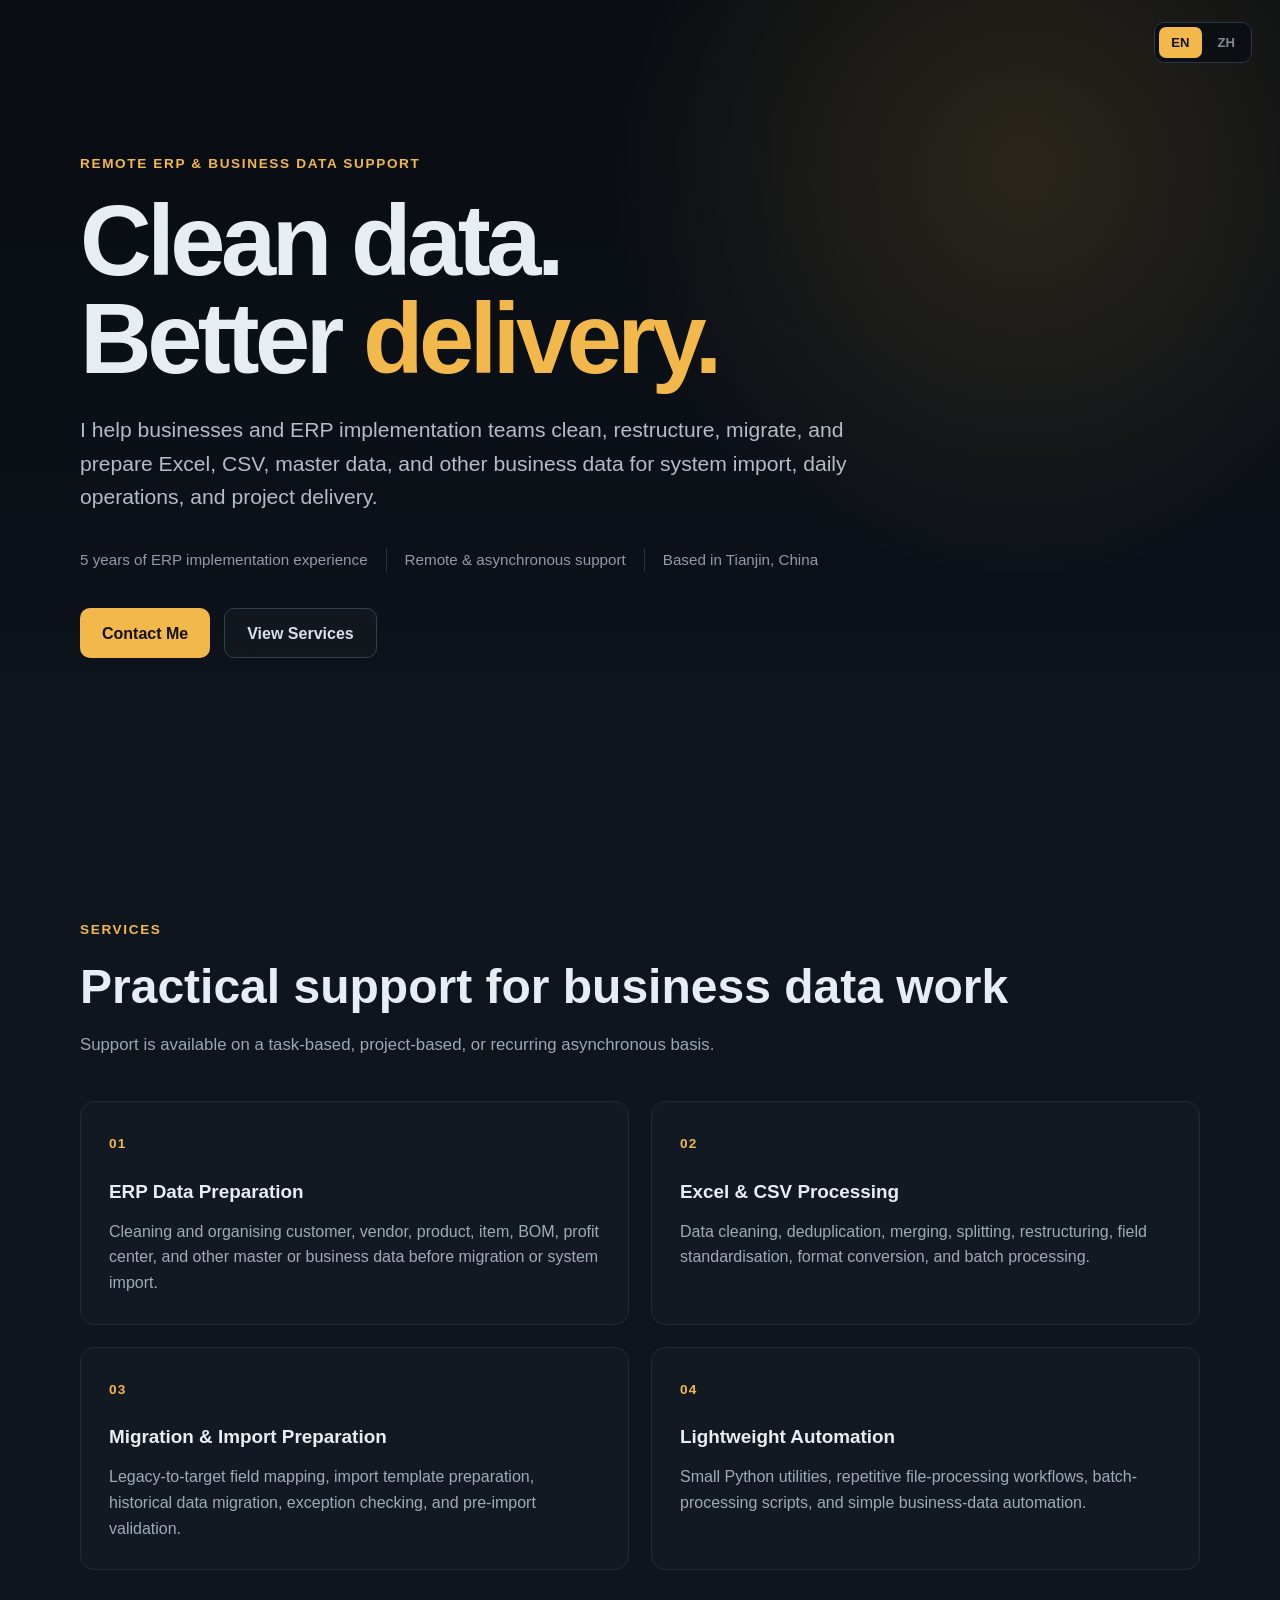
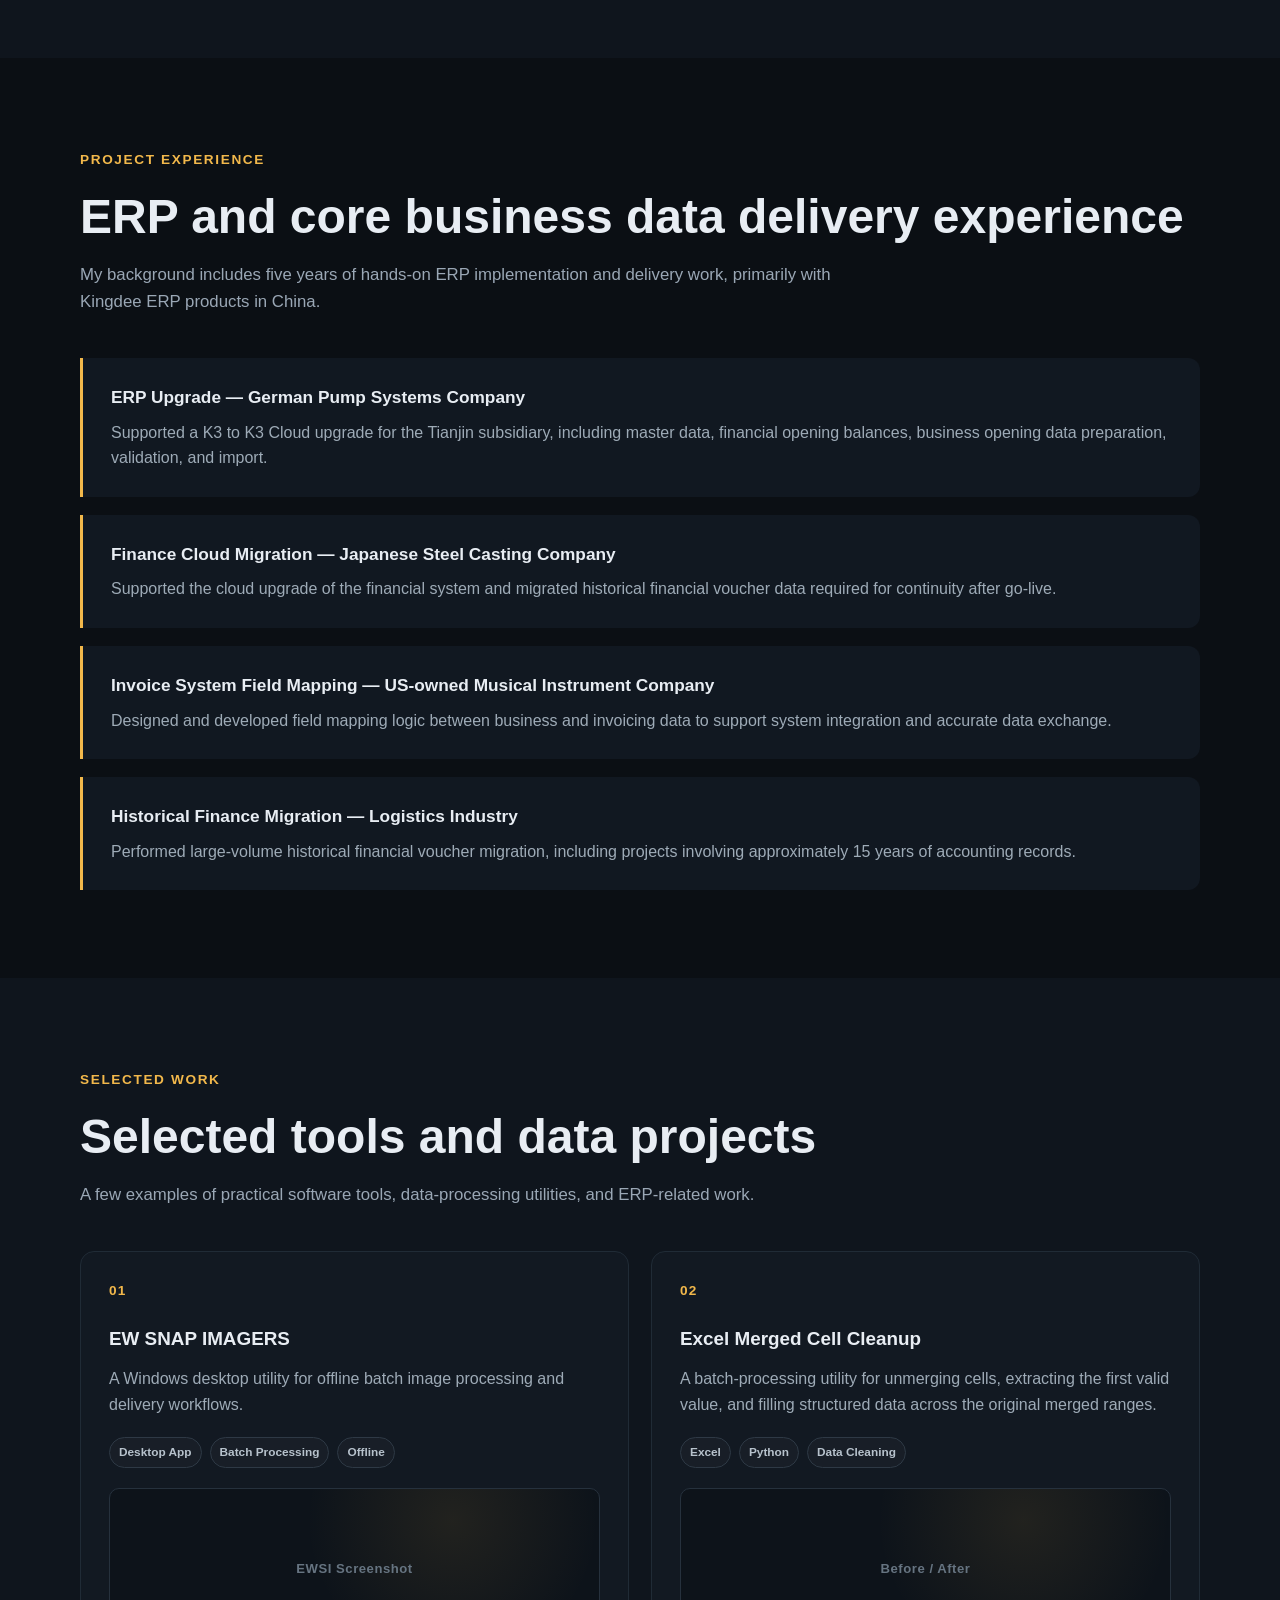
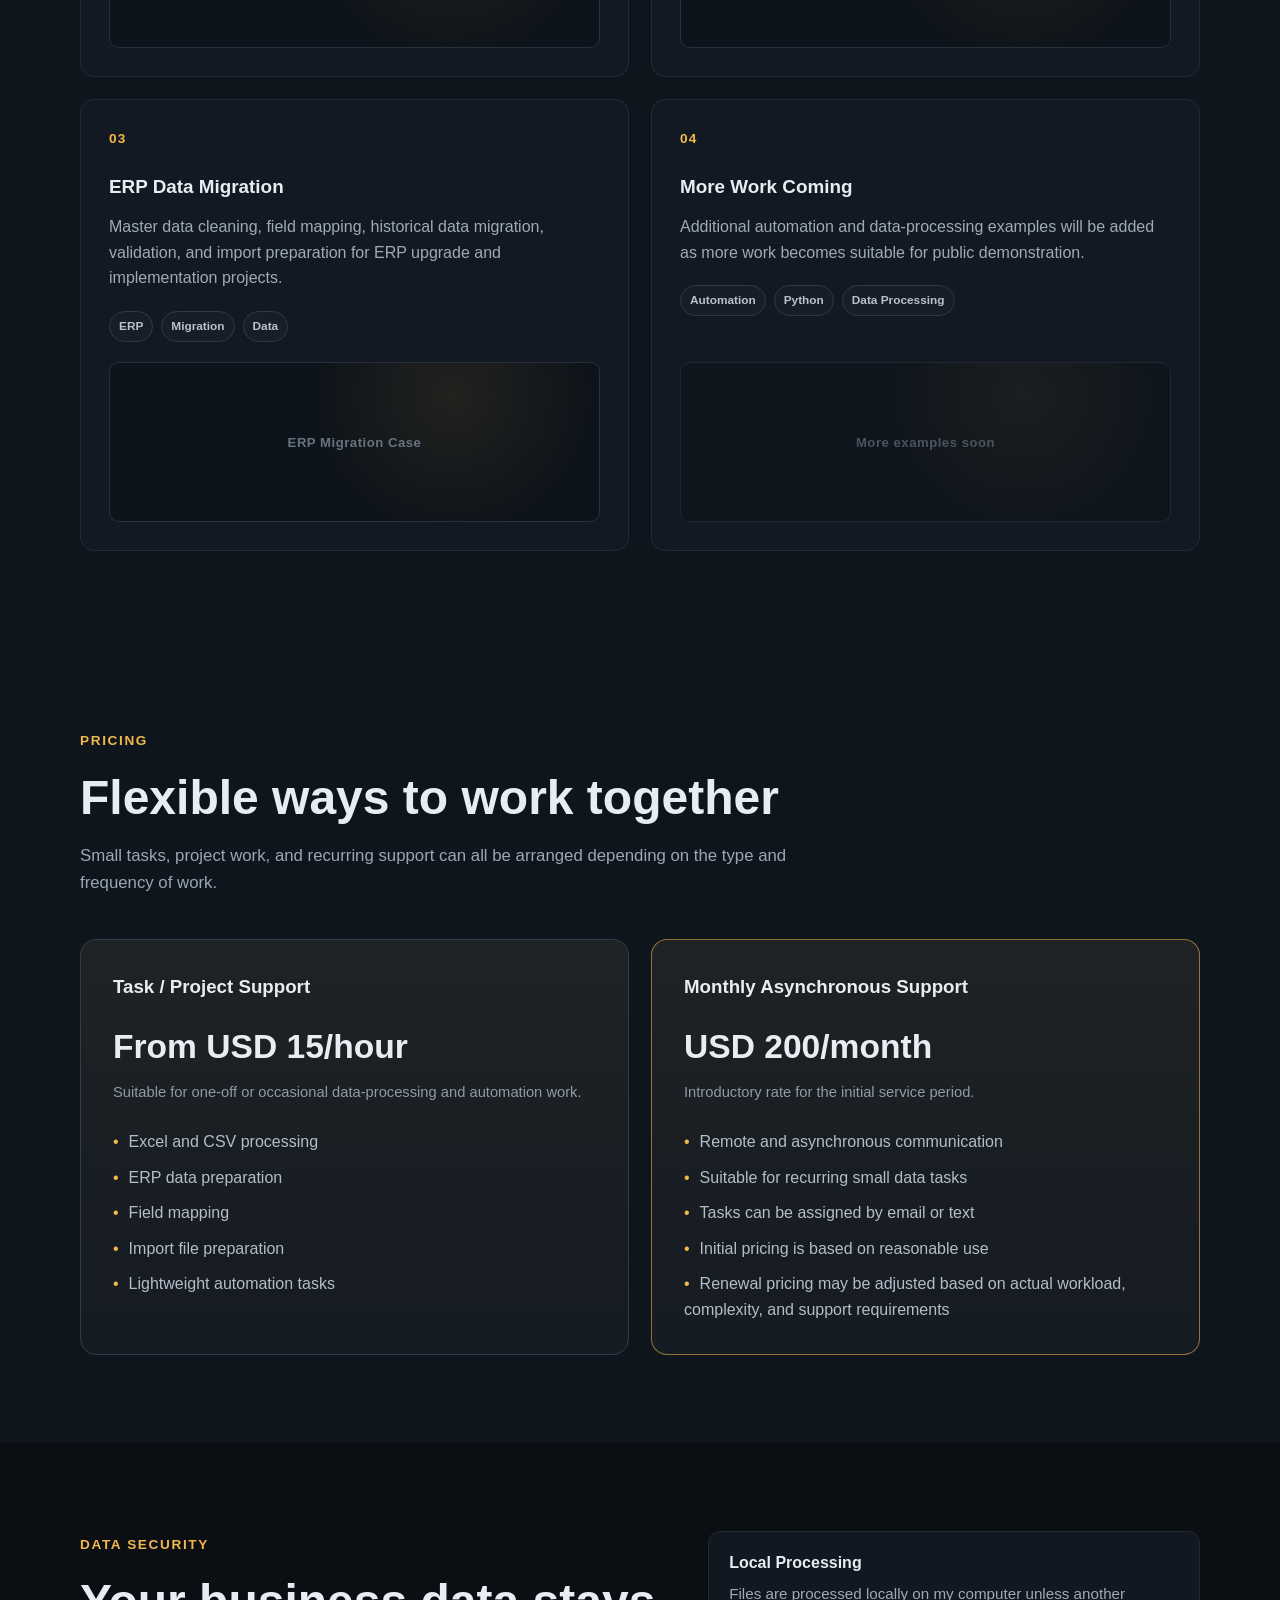
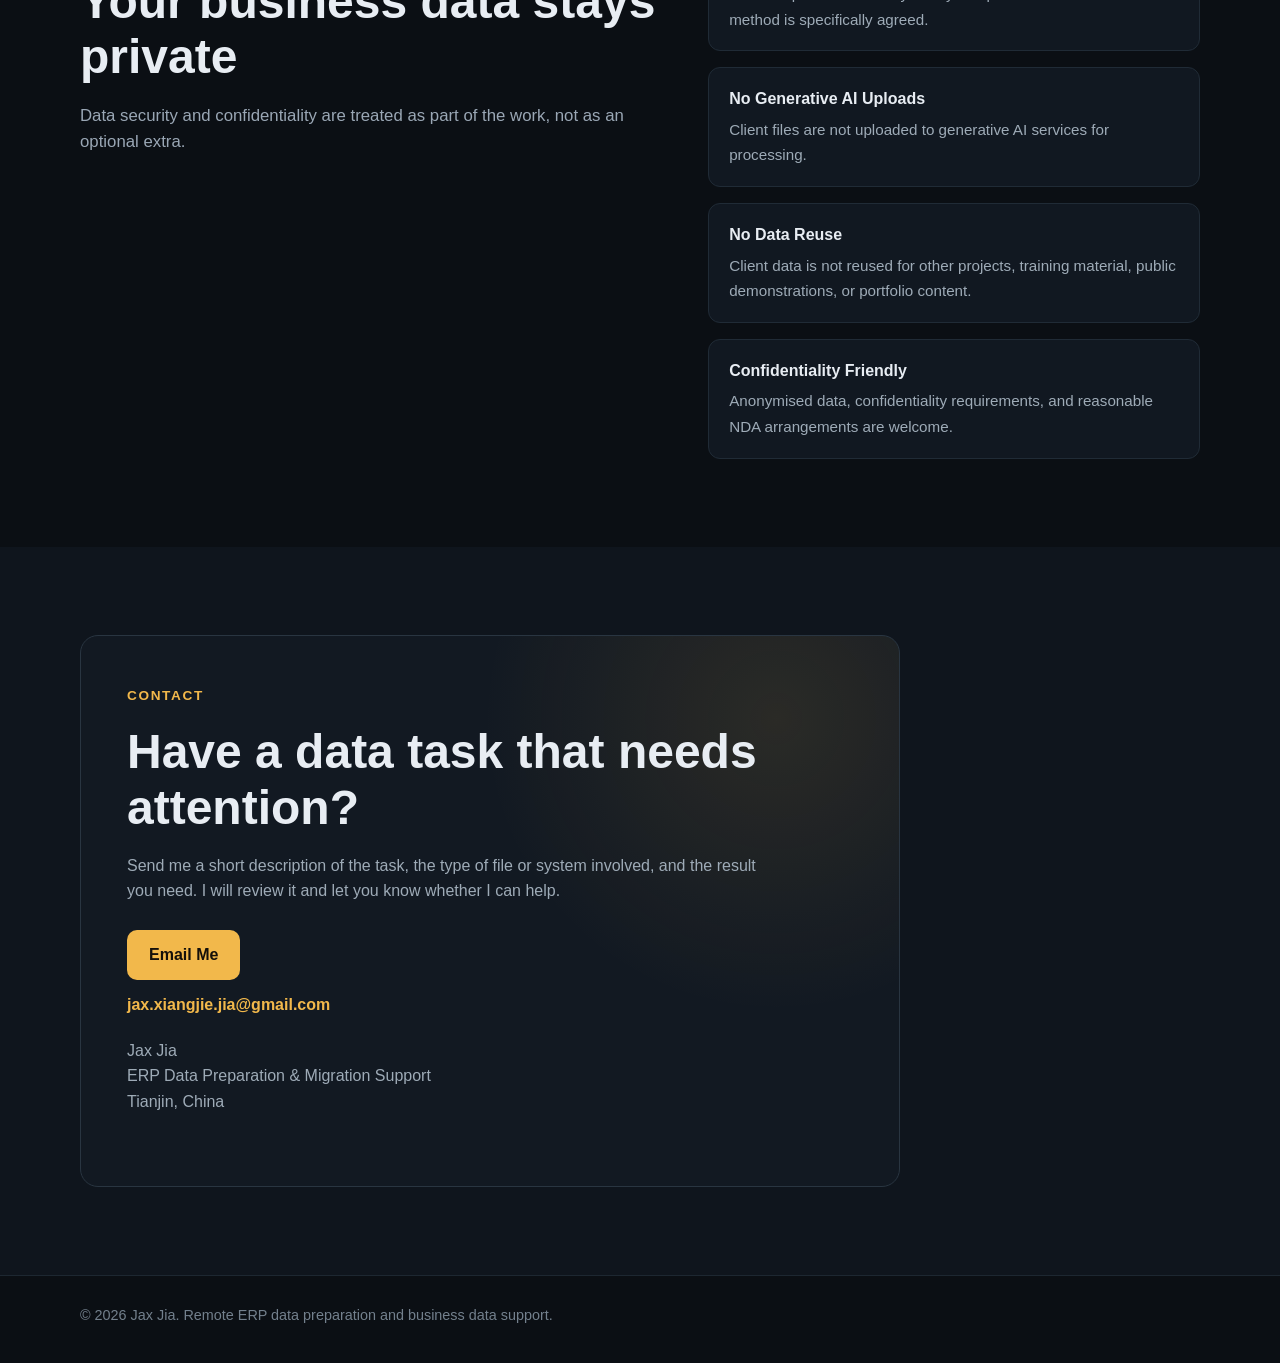
==== index.html @ fd983e40 "index.html" ====
<!DOCTYPE html>
<html lang="en">
<head>
  <meta charset="UTF-8" />
  <meta name="viewport" content="width=device-width, initial-scale=1.0" />

  <title>Jax Jia | ERP Data Preparation & Remote Data Support</title>

  <meta
    name="description"
    content="Remote ERP data preparation, Excel and CSV processing, data migration, import preparation, field mapping, and lightweight automation support."
  />

  <style>
    * {
      box-sizing: border-box;
      margin: 0;
      padding: 0;
    }

    html {
      scroll-behavior: smooth;
    }

    body {
      font-family:
        -apple-system,
        BlinkMacSystemFont,
        "Segoe UI",
        Roboto,
        Helvetica,
        Arial,
        "Microsoft YaHei",
        sans-serif;

      background: #0b0f14;
      color: #e8edf3;
      line-height: 1.6;
    }

    a {
      color: inherit;
      text-decoration: none;
    }

    .container {
      width: min(1120px, calc(100% - 40px));
      margin: 0 auto;
    }

    .section {
      padding: 88px 0;
    }

    .section-dark {
      background: #0f151d;
    }

    .section-title {
      font-size: clamp(2rem, 4vw, 3rem);
      line-height: 1.15;
      margin-bottom: 18px;
    }

    .section-subtitle {
      max-width: 760px;
      color: #9aa7b5;
      font-size: 1.05rem;
      margin-bottom: 42px;
    }

    .eyebrow {
      display: inline-block;
      margin-bottom: 18px;
      color: #f2b84b;
      font-size: 0.85rem;
      font-weight: 700;
      letter-spacing: 0.12em;
      text-transform: uppercase;
    }

    /* =========================
       Language Switch
    ========================= */

    .language-switch {
      position: fixed;
      top: 22px;
      right: 28px;
      z-index: 999;

      display: flex;
      align-items: center;
      gap: 4px;

      padding: 4px;

      border: 1px solid #2b3743;
      border-radius: 10px;

      background: rgba(11, 15, 20, 0.88);
      backdrop-filter: blur(12px);
    }

    .lang-button {
      border: 0;
      background: transparent;
      color: #7f8b97;

      padding: 8px 12px;
      border-radius: 7px;

      font-size: 0.82rem;
      font-weight: 700;

      cursor: pointer;

      transition:
        background 0.2s ease,
        color 0.2s ease;
    }

    .lang-button:hover {
      color: #ffffff;
    }

    .lang-button.active {
      background: #f2b84b;
      color: #15100a;
    }

    /* =========================
       Hero
    ========================= */

    .hero {
      min-height: 92vh;
      display: flex;
      align-items: center;
      position: relative;
      overflow: hidden;

      background:
        radial-gradient(
          circle at 80% 20%,
          rgba(242, 184, 75, 0.14),
          transparent 34%
        ),
        linear-gradient(
          180deg,
          #090d12 0%,
          #0b1017 55%,
          #0f151d 100%
        );
    }

    .hero::after {
      content: "";
      position: absolute;
      inset: auto 0 0 0;
      height: 180px;

      background: linear-gradient(
        180deg,
        rgba(15, 21, 29, 0),
        #0f151d
      );

      pointer-events: none;
    }

    .hero-content {
      position: relative;
      z-index: 1;
      max-width: 880px;
      padding: 100px 0 120px;
    }

    .hero h1 {
      font-size: clamp(3rem, 8vw, 6.2rem);
      line-height: 0.98;
      letter-spacing: -0.045em;
      margin-bottom: 26px;
    }

    .hero h1 span {
      color: #f2b84b;
    }

    .hero-lead {
      max-width: 780px;
      color: #b2bdc8;
      font-size: clamp(1.08rem, 2vw, 1.32rem);
      margin-bottom: 34px;
    }

    .hero-meta {
      display: flex;
      flex-wrap: wrap;
      gap: 12px 18px;
      margin-bottom: 36px;
      color: #8f9ba7;
      font-size: 0.95rem;
    }

    .hero-meta span {
      padding-right: 18px;
      border-right: 1px solid #26313d;
    }

    .hero-meta span:last-child {
      border-right: 0;
      padding-right: 0;
    }

    /* =========================
       Buttons
    ========================= */

    .button-row {
      display: flex;
      flex-wrap: wrap;
      gap: 14px;
    }

    .button {
      display: inline-flex;
      align-items: center;
      justify-content: center;

      min-height: 50px;
      padding: 0 22px;

      border-radius: 10px;

      font-weight: 700;

      transition:
        transform 0.2s ease,
        background 0.2s ease,
        border-color 0.2s ease;
    }

    .button-primary {
      background: #f2b84b;
      color: #15100a;
    }

    .button-primary:hover {
      transform: translateY(-1px);
      background: #ffc95d;
    }

    .button-secondary {
      border: 1px solid #33404d;
      color: #d9e1e8;
      background: rgba(255, 255, 255, 0.02);
    }

    .button-secondary:hover {
      border-color: #5b6977;
      background: rgba(255, 255, 255, 0.045);
    }

    /* =========================
       Cards
    ========================= */

    .grid {
      display: grid;
      gap: 22px;
    }

    .grid-2 {
      grid-template-columns: repeat(2, minmax(0, 1fr));
    }

    .card {
      border: 1px solid #202b36;
      background: #121922;

      border-radius: 14px;
      padding: 28px;
    }

    .card h3 {
      font-size: 1.18rem;
      margin-bottom: 12px;
    }

    .card p {
      color: #9eabb7;
    }

    .service-card {
      min-height: 220px;
    }

    .service-number {
      display: inline-block;
      margin-bottom: 22px;

      color: #f2b84b;

      font-size: 0.85rem;
      font-weight: 700;
      letter-spacing: 0.08em;
    }

    /* =========================
       Experience
    ========================= */

    .experience-list {
      display: grid;
      gap: 18px;
    }

    .experience-item {
      padding: 26px 28px;

      border-left: 3px solid #f2b84b;
      background: #111821;

      border-radius: 0 12px 12px 0;
    }

    .experience-item h3 {
      margin-bottom: 8px;
      font-size: 1.08rem;
    }

    .experience-item p {
      color: #9eabb7;
    }

    /* =========================
       Pricing
    ========================= */

    .pricing-card {
      border: 1px solid #313d49;

      background:
        linear-gradient(
          180deg,
          rgba(242, 184, 75, 0.06),
          rgba(242, 184, 75, 0.01)
        ),
        #121922;

      border-radius: 16px;
      padding: 32px;
    }

    .pricing-card.featured {
      border-color: rgba(242, 184, 75, 0.55);
    }

    .price {
      margin: 18px 0 8px;
      font-size: 2.1rem;
      font-weight: 800;
    }

    .price-note {
      color: #8f9ba7;
      font-size: 0.92rem;
      margin-bottom: 24px;
    }

    .pricing-list {
      list-style: none;
      display: grid;
      gap: 10px;

      color: #b3bec8;
    }

    .pricing-list li::before {
      content: "•";
      color: #f2b84b;
      margin-right: 10px;
    }

    /* =========================
       Security
    ========================= */

    .security-box {
      display: grid;
      grid-template-columns: 1.2fr 1fr;
      gap: 38px;
      align-items: start;
    }

    .security-list {
      display: grid;
      gap: 16px;
    }

    .security-item {
      padding: 18px 20px;

      border: 1px solid #202b36;
      background: #111821;

      border-radius: 12px;
    }

    .security-item strong {
      display: block;
      margin-bottom: 5px;
    }

    .security-item span {
      color: #9eabb7;
      font-size: 0.95rem;
    }

    /* =========================
       Contact
    ========================= */

    .contact-box {
      max-width: 820px;

      padding: 46px;

      border: 1px solid #293541;
      border-radius: 18px;

      background:
        radial-gradient(
          circle at 85% 15%,
          rgba(242, 184, 75, 0.11),
          transparent 35%
        ),
        #121922;
    }

    .contact-box p {
      color: #9eabb7;
      margin: 16px 0 26px;
      max-width: 640px;
    }

    .contact-email {
      display: inline-block;
      margin-top: 12px;

      color: #f2b84b;
      font-weight: 700;

      word-break: break-all;
    }

    /* =========================
       Footer
    ========================= */

    footer {
      padding: 28px 0 36px;

      border-top: 1px solid #1d2731;

      color: #73808d;
      font-size: 0.9rem;
    }

    /* =========================
       Mobile
    ========================= */

    @media (max-width: 820px) {

      .grid-2,
      .security-box {
        grid-template-columns: 1fr;
      }

      .section {
        padding: 68px 0;
      }

      .hero {
        min-height: auto;
      }

      .hero-content {
        padding: 100px 0 105px;
      }

      .hero-meta {
        display: grid;
        gap: 8px;
      }

      .hero-meta span {
        border-right: 0;
        padding-right: 0;
      }

      .contact-box {
        padding: 30px;
      }

      .language-switch {
        top: 14px;
        right: 14px;
      }
    }
        /* =========================
   Selected Work / Portfolio
========================= */

    .portfolio-card {
    display: flex;
    flex-direction: column;
    min-height: 390px;
    }

    .portfolio-card h3 {
    margin-bottom: 12px;
    }

    .portfolio-card p {
    color: #9eabb7;
    }

    .portfolio-tags {
    display: flex;
    flex-wrap: wrap;
    gap: 8px;

    margin-top: 20px;
    margin-bottom: 20px;
    }

    .portfolio-tags span {
    padding: 5px 9px;

    border: 1px solid #2e3945;
    border-radius: 999px;

    background: rgba(255, 255, 255, 0.025);

    color: #b7c2cc;

    font-size: 0.74rem;
    font-weight: 700;
    }

    .portfolio-preview {
    margin-top: auto;
    min-height: 160px;

    display: flex;
    align-items: center;
    justify-content: center;

    overflow: hidden;

    border: 1px solid #26313d;
    border-radius: 10px;

    background:
        radial-gradient(
        circle at 70% 20%,
        rgba(242, 184, 75, 0.09),
        transparent 40%
        ),
        #0d131a;

    color: #667481;

    font-size: 0.82rem;
    font-weight: 700;
    letter-spacing: 0.04em;
    }

    .portfolio-preview img {
    display: block;

    width: 100%;
    height: 100%;

    object-fit: cover;
    }

    .portfolio-empty {
    opacity: 0.65;
    }

    @media (max-width: 820px) {
    .portfolio-card {
        min-height: auto;
    }

    .portfolio-preview {
        min-height: 150px;
    }
    }
  </style>
</head>

<body>

  <!-- Language Switch -->
  <div class="language-switch">

    <button
      id="lang-en"
      class="lang-button active"
      onclick="setLanguage('en')"
    >
      EN
    </button>

    <button
      id="lang-zh"
      class="lang-button"
      onclick="setLanguage('zh')"
    >
      ZH
    </button>

  </div>


  <!-- HERO -->
  <header class="hero">

    <div class="container">

      <div class="hero-content">

        <span
          class="eyebrow"
          data-i18n="heroEyebrow"
        >
          Remote ERP & Business Data Support
        </span>

        <h1 data-i18n-html="heroTitle">
          Clean data.<br />
          Better <span>delivery.</span>
        </h1>

        <p
          class="hero-lead"
          data-i18n="heroLead"
        >
          I help businesses and ERP implementation teams clean,
          restructure, migrate, and prepare Excel, CSV, master data,
          and other business data for system import, daily operations,
          and project delivery.
        </p>

        <div class="hero-meta">

          <span data-i18n="experience">
            5 years of ERP implementation experience
          </span>

          <span data-i18n="remote">
            Remote & asynchronous support
          </span>

          <span data-i18n="location">
            Based in Tianjin, China
          </span>

        </div>

        <div class="button-row">

          <a
            class="button button-primary"
            href="mailto:jax.xiangjie.jia@gmail.com"
            data-i18n="contactMe"
          >
            Contact Me
          </a>

          <a
            class="button button-secondary"
            href="#services"
            data-i18n="viewServices"
          >
            View Services
          </a>

        </div>

      </div>

    </div>

  </header>


  <!-- SERVICES -->
  <section
    id="services"
    class="section section-dark"
  >

    <div class="container">

      <span
        class="eyebrow"
        data-i18n="servicesEyebrow"
      >
        Services
      </span>

      <h2
        class="section-title"
        data-i18n="servicesTitle"
      >
        Practical support for business data work
      </h2>

      <p
        class="section-subtitle"
        data-i18n="servicesSubtitle"
      >
        Support is available on a task-based,
        project-based, or recurring asynchronous basis.
      </p>


      <div class="grid grid-2">

        <article class="card service-card">

          <span class="service-number">
            01
          </span>

          <h3 data-i18n="service1Title">
            ERP Data Preparation
          </h3>

          <p data-i18n="service1Text">
            Cleaning and organising customer, vendor,
            product, item, BOM, profit center, and other
            master or business data before migration or
            system import.
          </p>

        </article>


        <article class="card service-card">

          <span class="service-number">
            02
          </span>

          <h3 data-i18n="service2Title">
            Excel & CSV Processing
          </h3>

          <p data-i18n="service2Text">
            Data cleaning, deduplication, merging,
            splitting, restructuring, field standardisation,
            format conversion, and batch processing.
          </p>

        </article>


        <article class="card service-card">

          <span class="service-number">
            03
          </span>

          <h3 data-i18n="service3Title">
            Migration & Import Preparation
          </h3>

          <p data-i18n="service3Text">
            Legacy-to-target field mapping, import template
            preparation, historical data migration,
            exception checking, and pre-import validation.
          </p>

        </article>


        <article class="card service-card">

          <span class="service-number">
            04
          </span>

          <h3 data-i18n="service4Title">
            Lightweight Automation
          </h3>

          <p data-i18n="service4Text">
            Small Python utilities, repetitive
            file-processing workflows, batch-processing
            scripts, and simple business-data automation.
          </p>

        </article>

      </div>

    </div>

  </section>


  <!-- PROJECT EXPERIENCE -->
  <section class="section">

    <div class="container">

      <span
        class="eyebrow"
        data-i18n="projectEyebrow"
      >
        Project Experience
      </span>

      <h2
        class="section-title"
        data-i18n="projectTitle"
      >
        ERP and core business data delivery experience
      </h2>

      <p
        class="section-subtitle"
        data-i18n="projectSubtitle"
      >
        My background includes five years of hands-on ERP
        implementation and delivery work, primarily with
        Kingdee ERP products in China.
      </p>


      <div class="experience-list">

        <article class="experience-item">

          <h3 data-i18n="project1Title">
            ERP Upgrade — German Pump Systems Company
          </h3>

          <p data-i18n="project1Text">
            Supported a K3 to K3 Cloud upgrade for the
            Tianjin subsidiary, including master data,
            financial opening balances, business opening
            data preparation, validation, and import.
          </p>

        </article>


        <article class="experience-item">

          <h3 data-i18n="project2Title">
            Finance Cloud Migration — Japanese Steel Casting Company
          </h3>

          <p data-i18n="project2Text">
            Supported the cloud upgrade of the financial
            system and migrated historical financial voucher
            data required for continuity after go-live.
          </p>

        </article>


        <article class="experience-item">

          <h3 data-i18n="project3Title">
            Invoice System Field Mapping — US-owned Musical Instrument Company
          </h3>

          <p data-i18n="project3Text">
            Designed and developed field mapping logic
            between business and invoicing data to support
            system integration and accurate data exchange.
          </p>

        </article>


        <article class="experience-item">

          <h3 data-i18n="project4Title">
            Historical Finance Migration — Logistics Industry
          </h3>

          <p data-i18n="project4Text">
            Performed large-volume historical financial
            voucher migration, including projects involving
            approximately 15 years of accounting records.
          </p>

        </article>

      </div>

    </div>

  </section>
  <!-- SELECTED WORK -->
    <section
    id="portfolio"
    class="section section-dark"
    >
    <div class="container">

        <span
        class="eyebrow"
        data-i18n="portfolioEyebrow"
        >
        Selected Work
        </span>

        <h2
        class="section-title"
        data-i18n="portfolioTitle"
        >
        Selected tools and data projects
        </h2>

        <p
        class="section-subtitle"
        data-i18n="portfolioSubtitle"
        >
        A few examples of practical software tools,
        data-processing utilities, and ERP-related work.
        </p>


        <div class="grid grid-2">

        <!-- 01 EWSI -->
        <article class="card portfolio-card">

            <span class="service-number">
            01
            </span>

            <h3 data-i18n="portfolio1Title">
            EW SNAP IMAGERS
            </h3>

            <p data-i18n="portfolio1Text">
            A Windows desktop utility for offline batch image
            processing and delivery workflows.
            </p>

            <div class="portfolio-tags">
            <span>Desktop App</span>
            <span>Batch Processing</span>
            <span>Offline</span>
            </div>

            <div class="portfolio-preview">
            EWSI Screenshot
            </div>

        </article>


        <!-- 02 Excel Tool -->
        <article class="card portfolio-card">

            <span class="service-number">
            02
            </span>

            <h3 data-i18n="portfolio2Title">
            Excel Merged Cell Cleanup
            </h3>

            <p data-i18n="portfolio2Text">
            A batch-processing utility for unmerging cells,
            extracting the first valid value, and filling
            structured data across the original merged ranges.
            </p>

            <div class="portfolio-tags">
            <span>Excel</span>
            <span>Python</span>
            <span>Data Cleaning</span>
            </div>

            <div class="portfolio-preview">
            Before / After
            </div>

        </article>


        <!-- 03 ERP Migration -->
        <article class="card portfolio-card">

            <span class="service-number">
            03
            </span>

            <h3 data-i18n="portfolio3Title">
            ERP Data Migration
            </h3>

            <p data-i18n="portfolio3Text">
            Master data cleaning, field mapping, historical
            data migration, validation, and import preparation
            for ERP upgrade and implementation projects.
            </p>

            <div class="portfolio-tags">
            <span>ERP</span>
            <span>Migration</span>
            <span>Data</span>
            </div>

            <div class="portfolio-preview">
            ERP Migration Case
            </div>

        </article>


        <!-- 04 Placeholder -->
        <article class="card portfolio-card">

            <span class="service-number">
            04
            </span>

            <h3 data-i18n="portfolio4Title">
            More Work Coming
            </h3>

            <p data-i18n="portfolio4Text">
            Additional automation and data-processing examples
            will be added as more work becomes suitable for
            public demonstration.
            </p>

            <div class="portfolio-tags">
            <span>Automation</span>
            <span>Python</span>
            <span>Data Processing</span>
            </div>

            <div class="portfolio-preview portfolio-empty">
            More examples soon
            </div>

        </article>

        </div>

    </div>
    </section>

  <!-- PRICING -->
  <section class="section section-dark">

    <div class="container">

      <span
        class="eyebrow"
        data-i18n="pricingEyebrow"
      >
        Pricing
      </span>

      <h2
        class="section-title"
        data-i18n="pricingTitle"
      >
        Flexible ways to work together
      </h2>

      <p
        class="section-subtitle"
        data-i18n="pricingSubtitle"
      >
        Small tasks, project work, and recurring support can
        all be arranged depending on the type and frequency
        of work.
      </p>


      <div class="grid grid-2">

        <article class="pricing-card">

          <h3 data-i18n="taskSupport">
            Task / Project Support
          </h3>

          <div
            class="price"
            data-i18n="taskPrice"
          >
            From USD 15/hour
          </div>

          <p
            class="price-note"
            data-i18n="taskNote"
          >
            Suitable for one-off or occasional data-processing
            and automation work.
          </p>

          <ul class="pricing-list">

            <li data-i18n="taskItem1">
              Excel and CSV processing
            </li>

            <li data-i18n="taskItem2">
              ERP data preparation
            </li>

            <li data-i18n="taskItem3">
              Field mapping
            </li>

            <li data-i18n="taskItem4">
              Import file preparation
            </li>

            <li data-i18n="taskItem5">
              Lightweight automation tasks
            </li>

          </ul>

        </article>


        <article class="pricing-card featured">

          <h3 data-i18n="monthlySupport">
            Monthly Asynchronous Support
          </h3>

          <div
            class="price"
            data-i18n="monthlyPrice"
          >
            USD 200/month
          </div>

          <p
            class="price-note"
            data-i18n="monthlyNote"
          >
            Introductory rate for the initial service period.
          </p>

          <ul class="pricing-list">

            <li data-i18n="monthlyItem1">
              Remote and asynchronous communication
            </li>

            <li data-i18n="monthlyItem2">
              Suitable for recurring small data tasks
            </li>

            <li data-i18n="monthlyItem3">
              Tasks can be assigned by email or text
            </li>

            <li data-i18n="monthlyItem4">
              Initial pricing is based on reasonable use
            </li>

            <li data-i18n="monthlyItem5">
              Renewal pricing may be adjusted based on actual workload,
              complexity, and support requirements
            </li>

          </ul>

        </article>

      </div>

    </div>

  </section>


  <!-- DATA SECURITY -->
  <section class="section">

    <div class="container">

      <div class="security-box">

        <div>

          <span
            class="eyebrow"
            data-i18n="securityEyebrow"
          >
            Data Security
          </span>

          <h2
            class="section-title"
            data-i18n="securityTitle"
          >
            Your business data stays private
          </h2>

          <p
            class="section-subtitle"
            data-i18n="securitySubtitle"
          >
            Data security and confidentiality are treated as
            part of the work, not as an optional extra.
          </p>

        </div>


        <div class="security-list">

          <div class="security-item">

            <strong data-i18n="localTitle">
              Local Processing
            </strong>

            <span data-i18n="localText">
              Files are processed locally on my computer
              unless another method is specifically agreed.
            </span>

          </div>


          <div class="security-item">

            <strong data-i18n="aiTitle">
              No Generative AI Uploads
            </strong>

            <span data-i18n="aiText">
              Client files are not uploaded to generative AI
              services for processing.
            </span>

          </div>


          <div class="security-item">

            <strong data-i18n="reuseTitle">
              No Data Reuse
            </strong>

            <span data-i18n="reuseText">
              Client data is not reused for other projects,
              training material, public demonstrations, or
              portfolio content.
            </span>

          </div>


          <div class="security-item">

            <strong data-i18n="ndaTitle">
              Confidentiality Friendly
            </strong>

            <span data-i18n="ndaText">
              Anonymised data, confidentiality requirements,
              and reasonable NDA arrangements are welcome.
            </span>

          </div>

        </div>

      </div>

    </div>

  </section>


  <!-- CONTACT -->
  <section
    id="contact"
    class="section section-dark"
  >

    <div class="container">

      <div class="contact-box">

        <span
          class="eyebrow"
          data-i18n="contactEyebrow"
        >
          Contact
        </span>

        <h2
          class="section-title"
          data-i18n="contactTitle"
        >
          Have a data task that needs attention?
        </h2>

        <p data-i18n="contactText">
          Send me a short description of the task, the type
          of file or system involved, and the result you need.
          I will review it and let you know whether I can help.
        </p>

        <a
          class="button button-primary"
          href="mailto:jax.xiangjie.jia@gmail.com"
          data-i18n="emailMe"
        >
          Email Me
        </a>

        <br />

        <a
          class="contact-email"
          href="mailto:jax.xiangjie.jia@gmail.com"
        >
          jax.xiangjie.jia@gmail.com
        </a>

        <p
          style="margin-top: 20px;"
          data-i18n-html="signature"
        >
          Jax Jia<br />
          ERP Data Preparation & Migration Support<br />
          Tianjin, China
        </p>

      </div>

    </div>

  </section>


  <!-- FOOTER -->
  <footer>

    <div
      class="container"
      data-i18n="footerText"
    >
      © 2026 Jax Jia. Remote ERP data preparation and business data support.
    </div>

  </footer>


  <script>
    const translations = {

      en: {

        heroEyebrow:
          "Remote ERP & Business Data Support",

        heroTitle:
          'Clean data.<br>Better <span>delivery.</span>',

        heroLead:
          "I help businesses and ERP implementation teams clean, restructure, migrate, and prepare Excel, CSV, master data, and other business data for system import, daily operations, and project delivery.",

        experience:
          "5 years of ERP implementation experience",

        remote:
          "Remote & asynchronous support",

        location:
          "Based in Tianjin, China",

        contactMe:
          "Contact Me",

        viewServices:
          "View Services",


        servicesEyebrow:
          "Services",

        servicesTitle:
          "Practical support for business data work",

        servicesSubtitle:
          "Support is available on a task-based, project-based, or recurring asynchronous basis.",

        service1Title:
          "ERP Data Preparation",

        service1Text:
          "Cleaning and organising customer, vendor, product, item, BOM, profit center, and other master or business data before migration or system import.",

        service2Title:
          "Excel & CSV Processing",

        service2Text:
          "Data cleaning, deduplication, merging, splitting, restructuring, field standardisation, format conversion, and batch processing.",

        service3Title:
          "Migration & Import Preparation",

        service3Text:
          "Legacy-to-target field mapping, import template preparation, historical data migration, exception checking, and pre-import validation.",

        service4Title:
          "Lightweight Automation",

        service4Text:
          "Small Python utilities, repetitive file-processing workflows, batch-processing scripts, and simple business-data automation.",


        projectEyebrow:
          "Project Experience",

        projectTitle:
          "ERP and core business data delivery experience",

        projectSubtitle:
          "My background includes five years of hands-on ERP implementation and delivery work, primarily with Kingdee ERP products in China.",

        project1Title:
          "ERP Upgrade — German Pump Systems Company",

        project1Text:
          "Supported a K3 to K3 Cloud upgrade for the Tianjin subsidiary, including master data, financial opening balances, business opening data preparation, validation, and import.",

        project2Title:
          "Finance Cloud Migration — Japanese Steel Casting Company",

        project2Text:
          "Supported the cloud upgrade of the financial system and migrated historical financial voucher data required for continuity after go-live.",

        project3Title:
          "Invoice System Field Mapping — US-owned Musical Instrument Company",

        project3Text:
          "Designed and developed field mapping logic between business and invoicing data to support system integration and accurate data exchange.",

        project4Title:
          "Historical Finance Migration — Logistics Industry",

        project4Text:
          "Performed large-volume historical financial voucher migration, including projects involving approximately 15 years of accounting records.",
        portfolioEyebrow:
          "Selected Work",

        portfolioTitle:
          "Selected tools and data projects",

        portfolioSubtitle:
          "A few examples of practical software tools, data-processing utilities, and ERP-related work.",

        portfolio1Title:
          "EW SNAP IMAGERS",

        portfolio1Text:
          "A Windows desktop utility for offline batch image processing and delivery workflows.",

        portfolio2Title:
          "Excel Merged Cell Cleanup",

        portfolio2Text:
          "A batch-processing utility for unmerging cells, extracting the first valid value, and filling structured data across the original merged ranges.",

        portfolio3Title:
          "ERP Data Migration",

        portfolio3Text:
          "Master data cleaning, field mapping, historical data migration, validation, and import preparation for ERP upgrade and implementation projects.",

        portfolio4Title:
          "More Work Coming",

        portfolio4Text:
          "Additional automation and data-processing examples will be added as more work becomes suitable for public demonstration.",

        pricingEyebrow:
          "Pricing",

        pricingTitle:
          "Flexible ways to work together",

        pricingSubtitle:
          "Small tasks, project work, and recurring support can all be arranged depending on the type and frequency of work.",

        taskSupport:
          "Task / Project Support",

        taskPrice:
          "From USD 15/hour",

        taskNote:
          "Suitable for one-off or occasional data-processing and automation work.",

        taskItem1:
          "Excel and CSV processing",

        taskItem2:
          "ERP data preparation",

        taskItem3:
          "Field mapping",

        taskItem4:
          "Import file preparation",

        taskItem5:
          "Lightweight automation tasks",

        monthlySupport:
          "Monthly Asynchronous Support",

        monthlyPrice:
          "USD 200/month",

        monthlyNote:
          "Introductory rate for the initial service period.",

        monthlyItem1:
          "Remote and asynchronous communication",

        monthlyItem2:
          "Suitable for recurring small data tasks",

        monthlyItem3:
          "Tasks can be assigned by email or text",

        monthlyItem4:
          "Initial pricing is based on reasonable use",

        monthlyItem5:
          "Renewal pricing may be adjusted based on actual workload, complexity, and support requirements",


        securityEyebrow:
          "Data Security",

        securityTitle:
          "Your business data stays private",

        securitySubtitle:
          "Data security and confidentiality are treated as part of the work, not as an optional extra.",

        localTitle:
          "Local Processing",

        localText:
          "Files are processed locally on my computer unless another method is specifically agreed.",

        aiTitle:
          "No Generative AI Uploads",

        aiText:
          "Client files are not uploaded to generative AI services for processing.",

        reuseTitle:
          "No Data Reuse",

        reuseText:
          "Client data is not reused for other projects, training material, public demonstrations, or portfolio content.",

        ndaTitle:
          "Confidentiality Friendly",

        ndaText:
          "Anonymised data, confidentiality requirements, and reasonable NDA arrangements are welcome.",


        contactEyebrow:
          "Contact",

        contactTitle:
          "Have a data task that needs attention?",

        contactText:
          "Send me a short description of the task, the type of file or system involved, and the result you need. I will review it and let you know whether I can help.",

        emailMe:
          "Email Me",

        signature:
          "Jax Jia<br>ERP Data Preparation & Migration Support<br>Tianjin, China",

        footerText:
          "© 2026 Jax Jia. Remote ERP data preparation and business data support."
      },


      zh: {

        heroEyebrow:
          "远程 ERP 与企业数据支持",

        heroTitle:
          '整理数据。<br>更好地完成<span>交付。</span>',

        heroLead:
          "我为企业及 ERP 实施团队提供 Excel、CSV、主数据及其他业务数据的清洗、整理、迁移和导入准备支持，用于系统上线、日常运营及项目交付。",

        experience:
          "5 年 ERP 实施交付经验",

        remote:
          "远程 · 异步协作",

        location:
          "中国天津",

        contactMe:
          "联系我",

        viewServices:
          "查看服务",


        servicesEyebrow:
          "服务范围",

        servicesTitle:
          "面向实际业务的数据处理支持",

        servicesSubtitle:
          "可按任务、按项目或以长期异步支持的方式进行合作。",

        service1Title:
          "ERP 数据准备",

        service1Text:
          "协助整理和清洗客户、供应商、物料、BOM、利润中心以及其他主数据或业务数据，为数据迁移和系统导入做好准备。",

        service2Title:
          "Excel 与 CSV 数据处理",

        service2Text:
          "包括数据清洗、去重、合并、拆分、结构调整、字段标准化、格式转换以及批量处理。",

        service3Title:
          "数据迁移与导入准备",

        service3Text:
          "包括旧系统与目标系统字段映射、导入模板整理、历史数据迁移、异常数据检查及导入前验证。",

        service4Title:
          "轻量自动化",

        service4Text:
          "开发小型 Python 工具、批量文件处理脚本，以及用于重复性业务数据处理的简单自动化工具。",


        projectEyebrow:
          "项目经验",

        projectTitle:
          "ERP 与企业核心数据交付经验",

        projectSubtitle:
          "拥有 5 年 ERP 一线实施及交付经验，主要参与中国市场的金蝶 ERP 项目。",

        project1Title:
          "ERP 升级 — 德国背景泵系统企业",

        project1Text:
          "参与天津公司的 K3 → K3 Cloud 升级，负责主数据、财务期初、业务期初的数据整理、检查及导入。",

        project2Title:
          "财务系统云端升级 — 日本铸钢企业",

        project2Text:
          "参与财务系统云端化升级，并完成上线所需的历史财务凭证数据迁移。",

        project3Title:
          "开票系统字段映射 — 美国背景乐器企业",

        project3Text:
          "设计并开发业务数据与开票系统之间的字段映射逻辑，用于系统集成及数据准确交换。",

        project4Title:
          "历史财务数据迁移 — 物流行业",

        project4Text:
          "参与大规模历史财务凭证迁移，其中部分项目涉及约 15 年的历史会计数据。",

        portfolioEyebrow:
          "部分作品",

        portfolioTitle:
          "工具与数据项目案例",

        portfolioSubtitle:
          "部分软件工具、数据处理工具及 ERP 相关工作的展示。",

        portfolio1Title:
          "EW SNAP IMAGERS",

        portfolio1Text:
          "一款用于离线批量图片处理及客户交付流程的 Windows 桌面工具。",

        portfolio2Title:
          "Excel 合并单元格批量清理工具",

        portfolio2Text:
          "用于批量解除合并单元格、提取首个有效值，并将数据回填至原合并区域的处理工具。",

        portfolio3Title:
          "ERP 数据迁移",

        portfolio3Text:
          "用于 ERP 上线及升级项目中的主数据清洗、字段映射、历史数据迁移、数据校验及导入准备。",

        portfolio4Title:
          "更多作品",

        portfolio4Text:
          "后续将继续增加适合公开展示的自动化及数据处理案例。",
        pricingEyebrow:
          "合作方式",

        pricingTitle:
          "灵活的合作模式",

        pricingSubtitle:
          "无论是一次性任务、项目工作还是长期支持，都可以根据实际需求安排。",

        taskSupport:
          "按任务 / 按项目",

        taskPrice:
          "USD 15/小时起",

        taskNote:
          "适用于一次性或偶发的数据处理及自动化任务。",

        taskItem1:
          "Excel 和 CSV 数据处理",

        taskItem2:
          "ERP 数据准备",

        taskItem3:
          "字段映射",

        taskItem4:
          "导入文件准备",

        taskItem5:
          "轻量自动化任务",

        monthlySupport:
          "包月异步支持",

        monthlyPrice:
          "USD 200/月",

        monthlyNote:
          "首次服务周期统一采用该体验价格。",

        monthlyItem1:
          "远程及异步沟通",

        monthlyItem2:
          "适合持续出现的小型数据任务",

        monthlyItem3:
          "可通过邮件或文字方式分配任务",

        monthlyItem4:
          "首次合作期间按合理使用原则提供支持",

        monthlyItem5:
          "续约价格将根据实际任务量、复杂度和支持需求重新评估",


        securityEyebrow:
          "数据安全",

        securityTitle:
          "您的业务数据保持私密",

        securitySubtitle:
          "数据安全和保密是服务的一部分，而不是额外选项。",

        localTitle:
          "本地处理",

        localText:
          "除非双方另有约定，客户文件均在我的本地计算机环境中处理。",

        aiTitle:
          "不上传生成式 AI",

        aiText:
          "客户提供的数据文件不会上传至生成式 AI 服务进行处理。",

        reuseTitle:
          "不复用客户数据",

        reuseText:
          "客户数据不会用于其他项目、训练资料、公开展示或作品集。",

        ndaTitle:
          "支持保密要求",

        ndaText:
          "可以使用脱敏数据，并愿意遵守合理的保密要求及 NDA。",


        contactEyebrow:
          "联系",

        contactTitle:
          "有数据任务需要处理？",

        contactText:
          "您可以通过邮件简单说明任务内容、涉及的文件或系统以及需要的最终结果，我会先进行评估并确认是否能够协助。",

        emailMe:
          "发送邮件",

        signature:
          "Jax Jia<br>ERP 数据准备与迁移支持<br>中国天津",

        footerText:
          "© 2026 Jax Jia · 远程 ERP 数据准备与企业数据支持"
      }

    };


    function setLanguage(lang) {

      const langData = translations[lang];

      if (!langData) {
        return;
      }


      document
        .querySelectorAll("[data-i18n]")
        .forEach(element => {

          const key = element.dataset.i18n;

          if (langData[key] !== undefined) {
            element.textContent = langData[key];
          }

        });


      document
        .querySelectorAll("[data-i18n-html]")
        .forEach(element => {

          const key = element.dataset.i18nHtml;

          if (langData[key] !== undefined) {
            element.innerHTML = langData[key];
          }

        });


      document
        .getElementById("lang-en")
        .classList
        .toggle(
          "active",
          lang === "en"
        );


      document
        .getElementById("lang-zh")
        .classList
        .toggle(
          "active",
          lang === "zh"
        );


      document.documentElement.lang =
        lang === "zh"
          ? "zh-CN"
          : "en";


      localStorage.setItem(
        "preferredLanguage",
        lang
      );

    }


    const savedLanguage =
      localStorage.getItem("preferredLanguage")
      || "en";


    setLanguage(savedLanguage);

  </script>

</body>
</html>
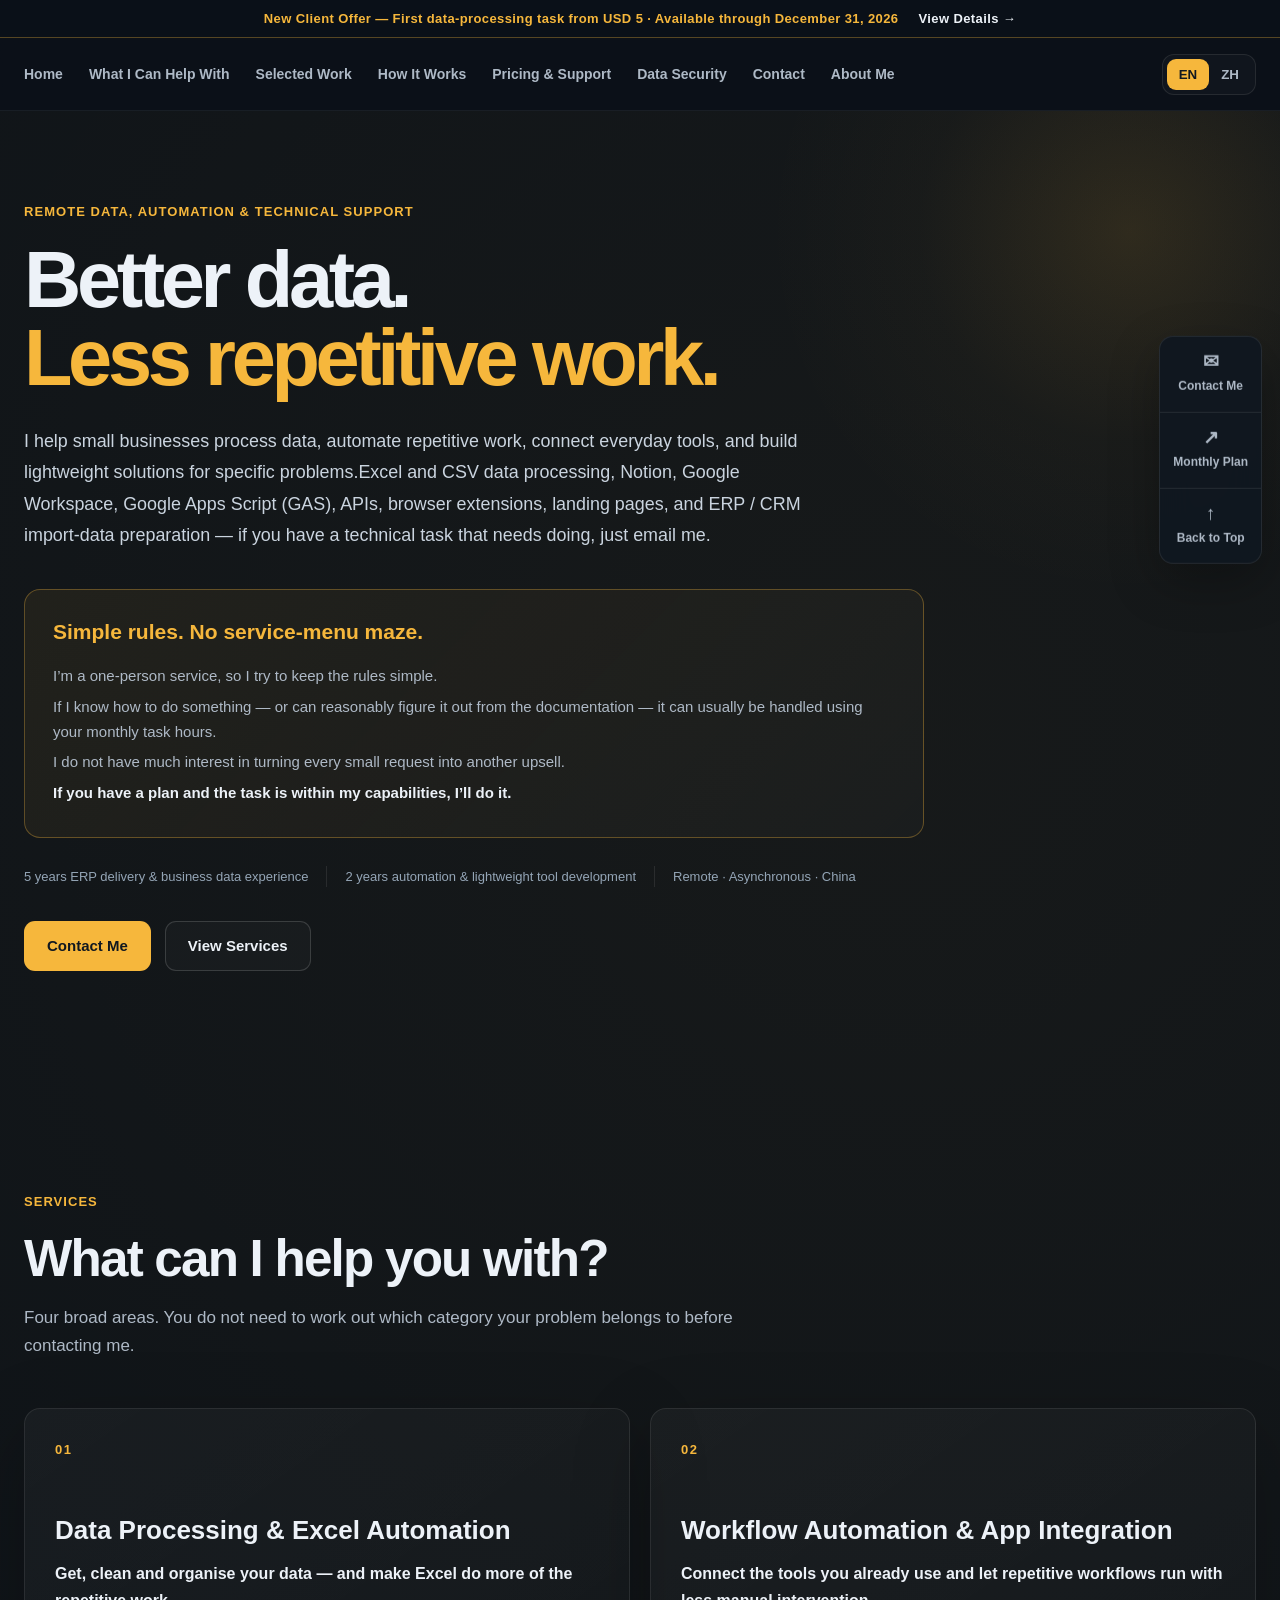
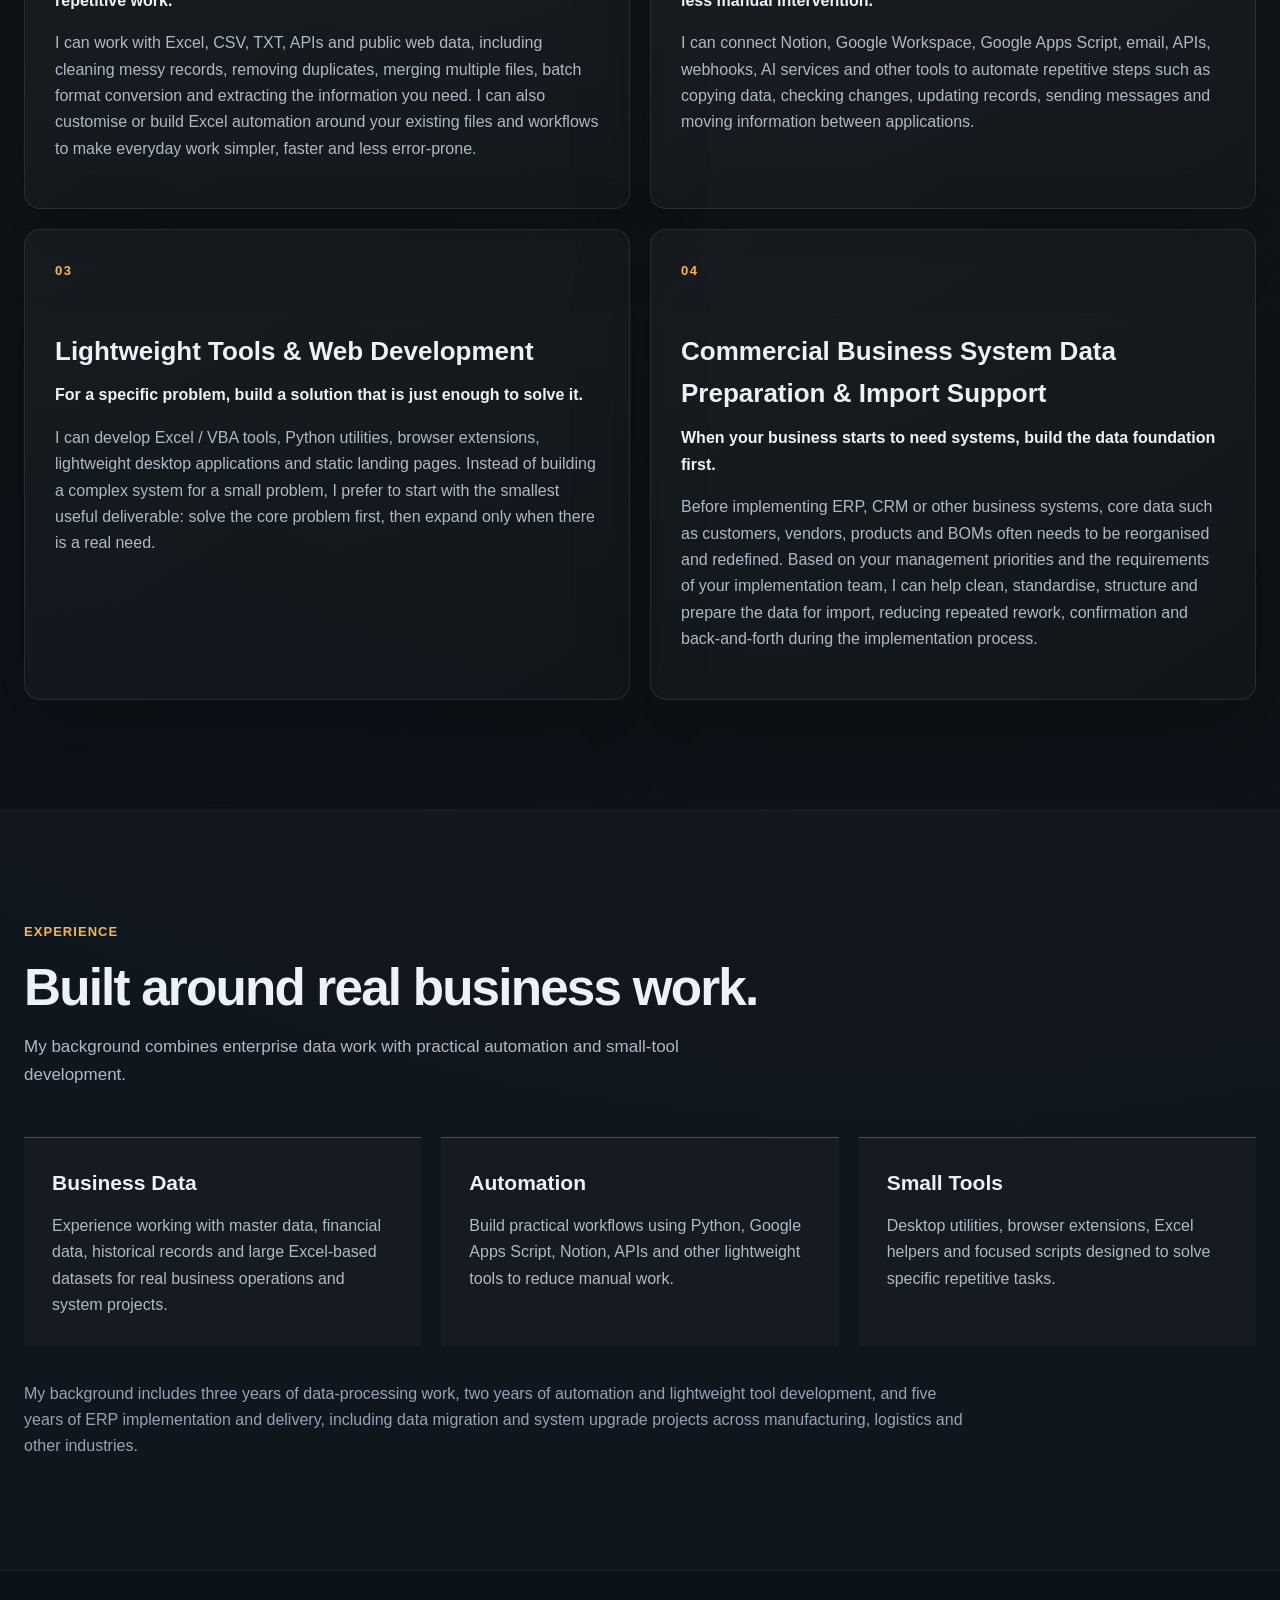
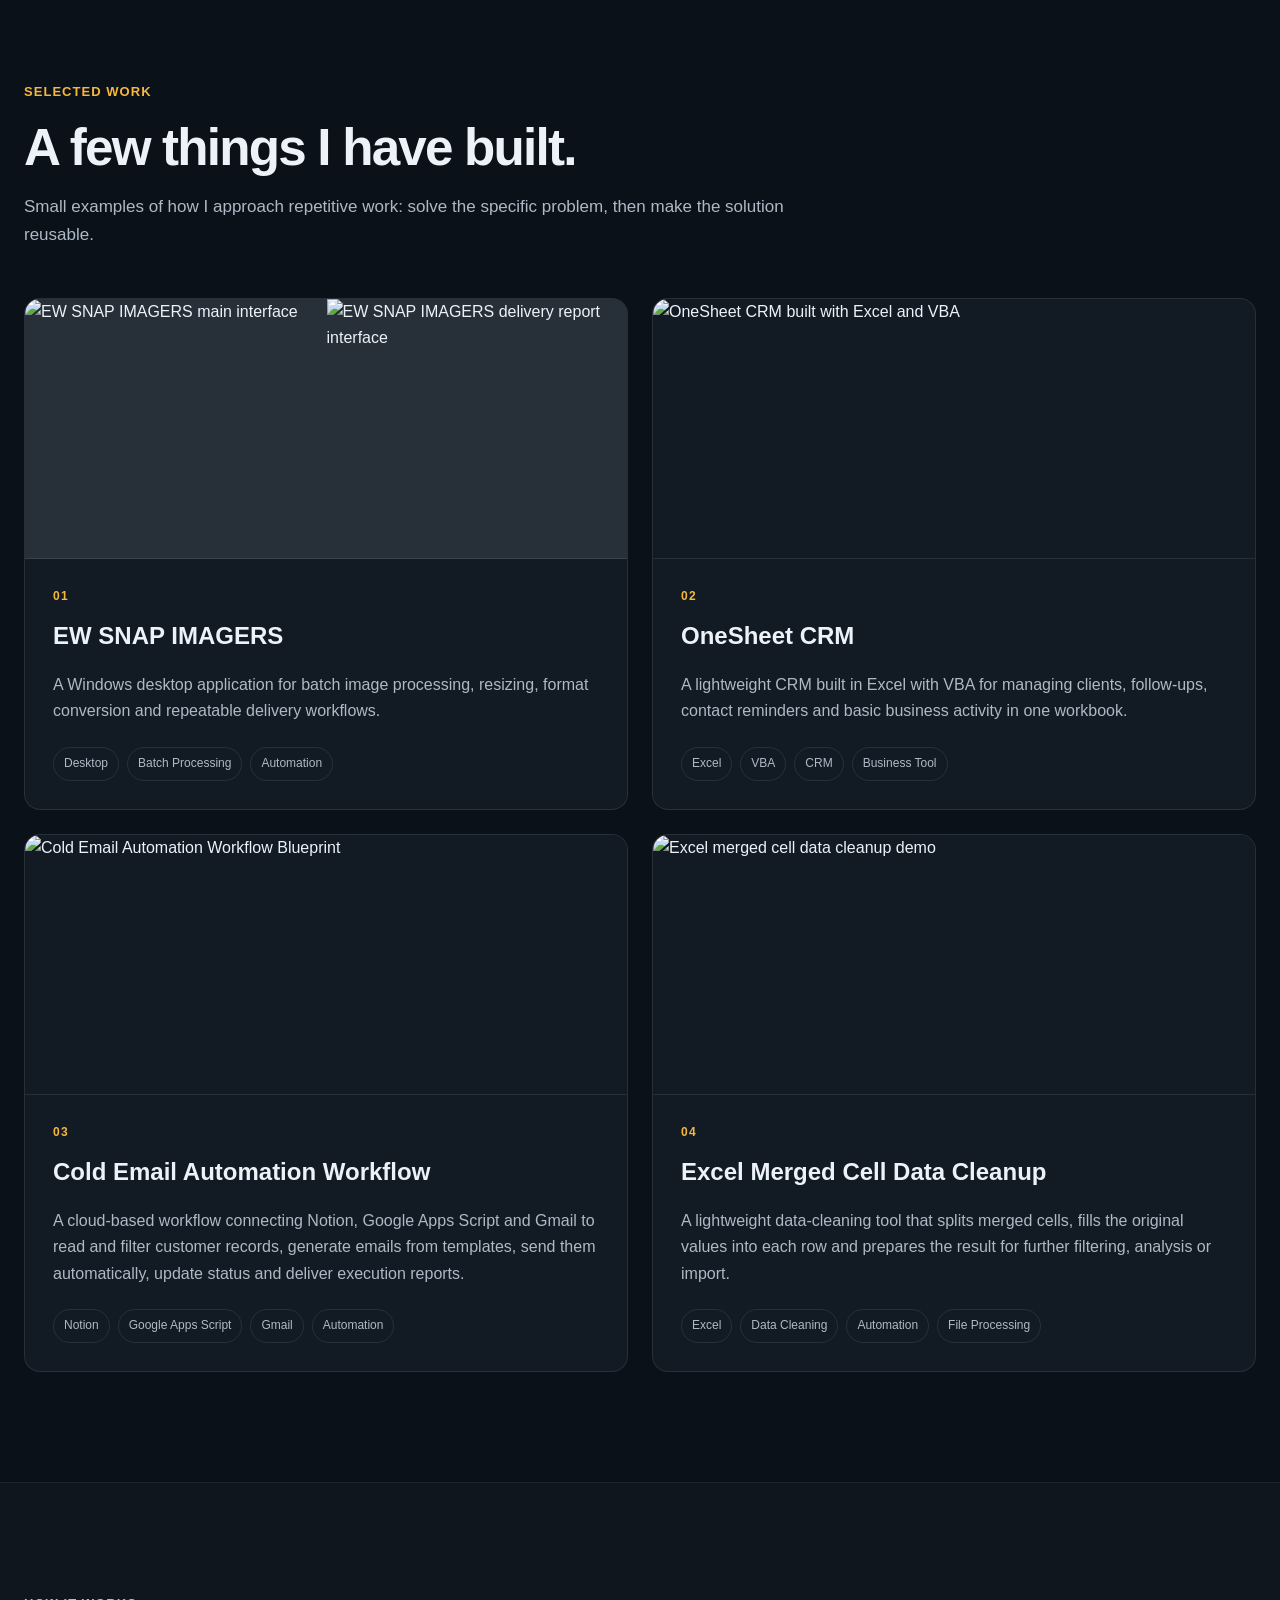
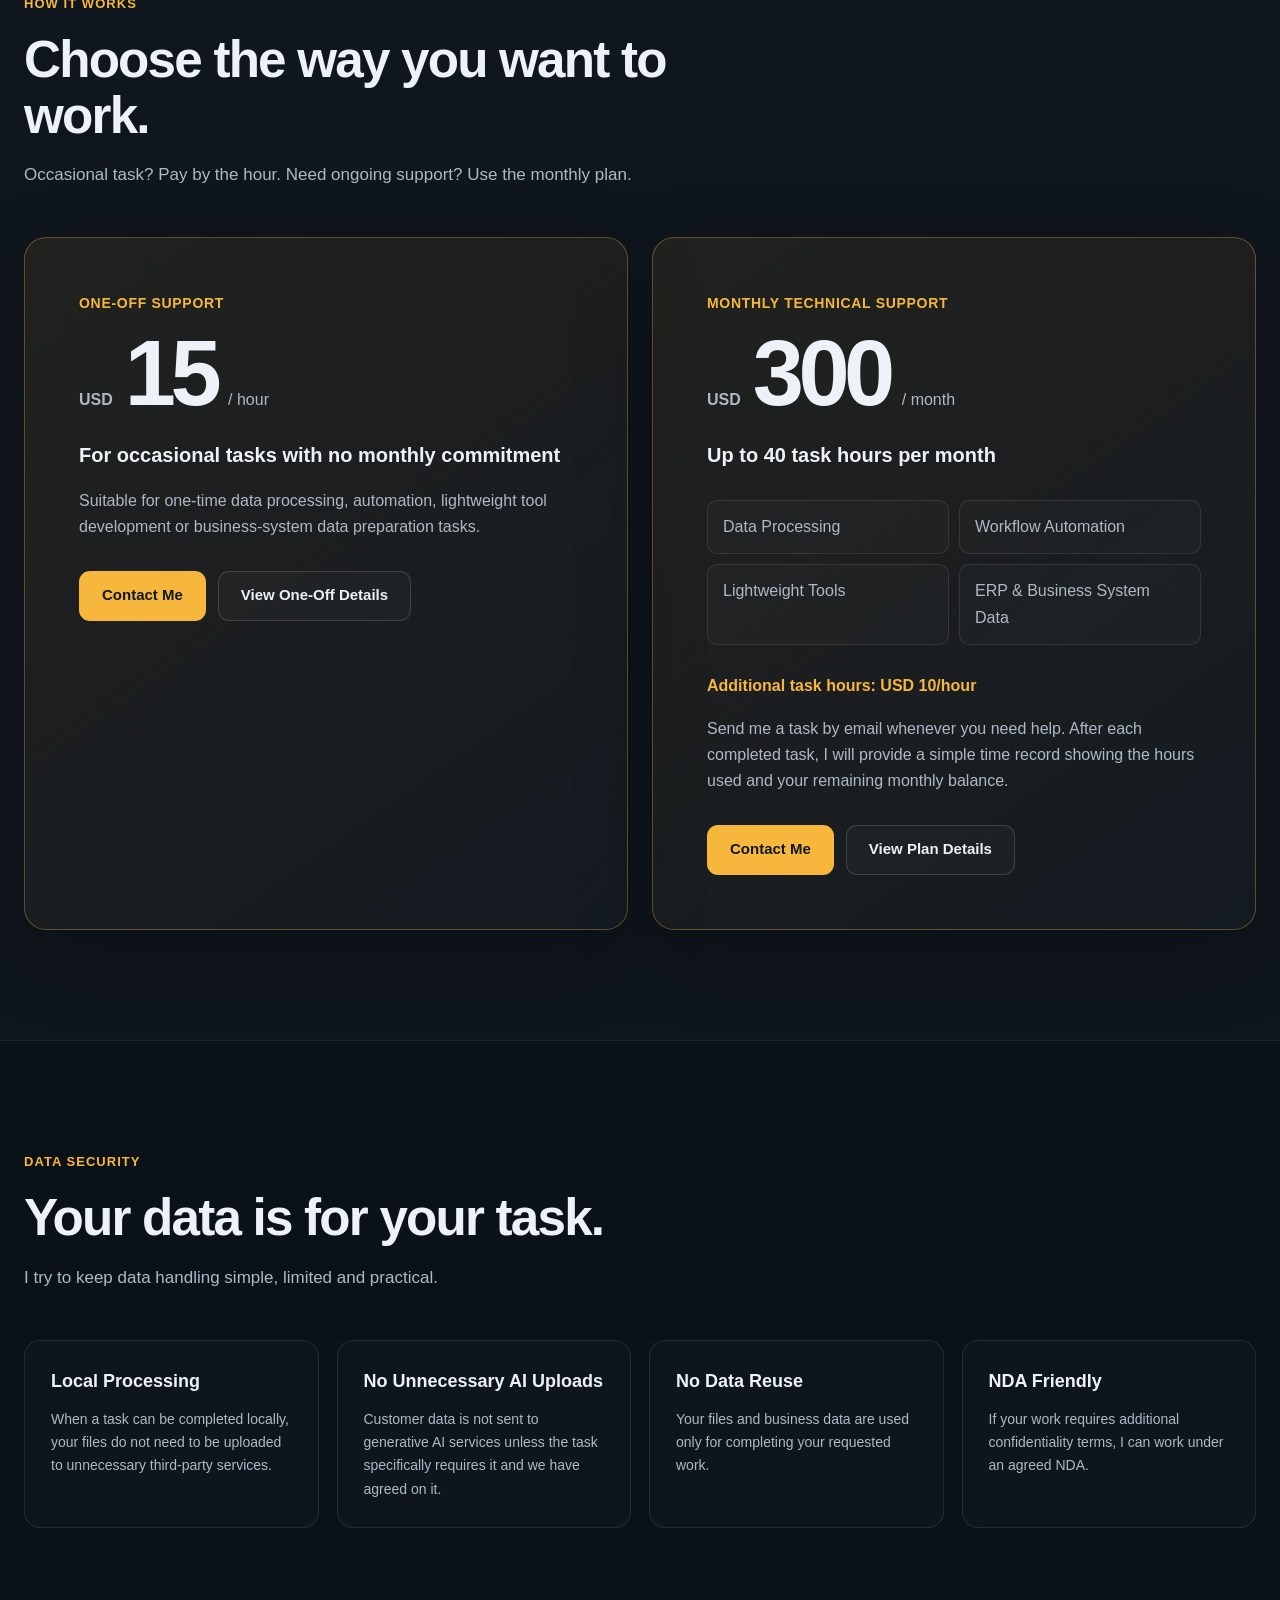
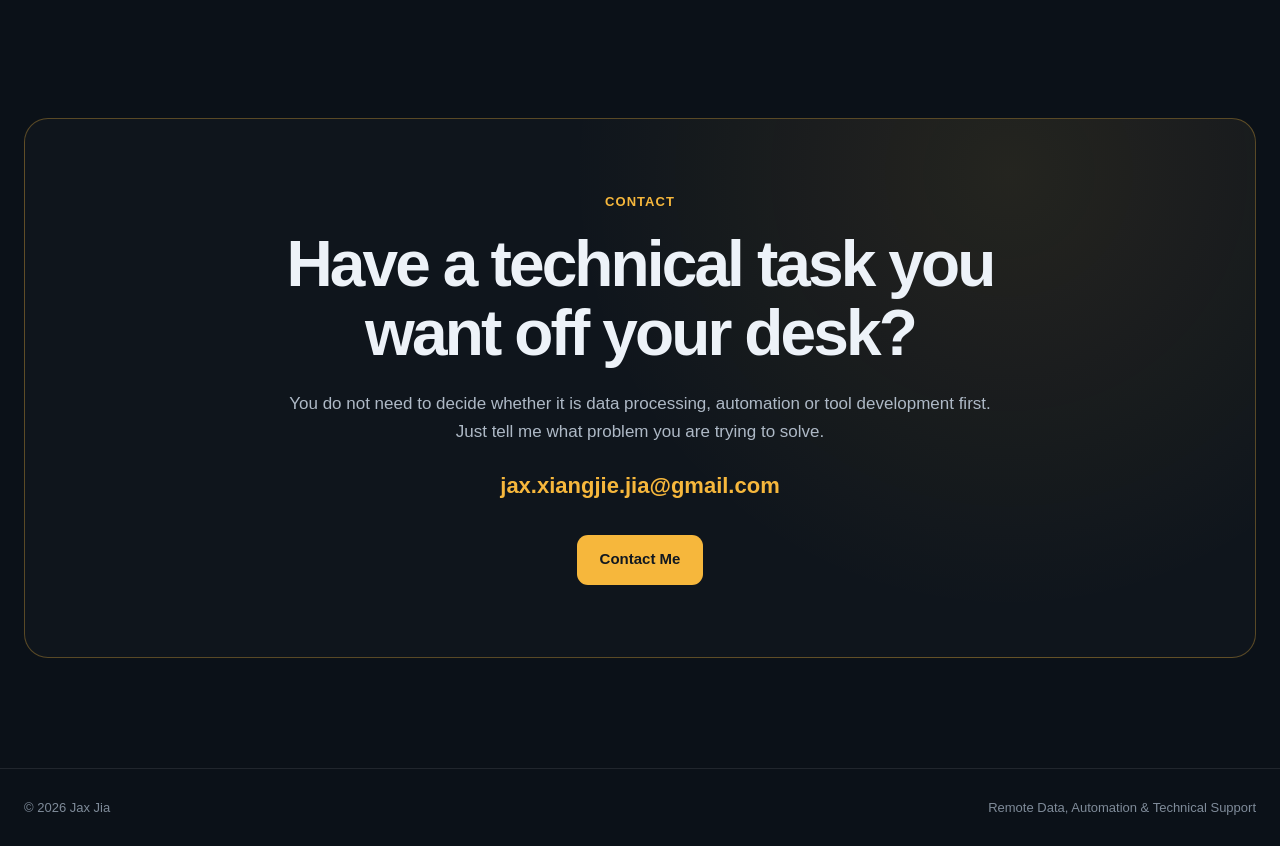
==== commit ccca8128: "Add files via upload" ====
--- a/index.html
+++ b/index.html
@@ -1,1938 +1,1584 @@
-<!DOCTYPE html>
-<html lang="en">
-<head>
-  <meta charset="UTF-8" />
-  <meta name="viewport" content="width=device-width, initial-scale=1.0" />
-
-  <title>Jax Jia | ERP Data Preparation & Remote Data Support</title>
-
-  <meta
-    name="description"
-    content="Remote ERP data preparation, Excel and CSV processing, data migration, import preparation, field mapping, and lightweight automation support."
-  />
-
-  <style>
-    * {
-      box-sizing: border-box;
-      margin: 0;
-      padding: 0;
-    }
-
-    html {
-      scroll-behavior: smooth;
-    }
-
-    body {
-      font-family:
-        -apple-system,
-        BlinkMacSystemFont,
-        "Segoe UI",
-        Roboto,
-        Helvetica,
-        Arial,
-        "Microsoft YaHei",
-        sans-serif;
-
-      background: #0b0f14;
-      color: #e8edf3;
-      line-height: 1.6;
-    }
-
-    a {
-      color: inherit;
-      text-decoration: none;
-    }
-
-    .container {
-      width: min(1120px, calc(100% - 40px));
-      margin: 0 auto;
-    }
-
-    .section {
-      padding: 88px 0;
-    }
-
-    .section-dark {
-      background: #0f151d;
-    }
-
-    .section-title {
-      font-size: clamp(2rem, 4vw, 3rem);
-      line-height: 1.15;
-      margin-bottom: 18px;
-    }
-
-    .section-subtitle {
-      max-width: 760px;
-      color: #9aa7b5;
-      font-size: 1.05rem;
-      margin-bottom: 42px;
-    }
-
-    .eyebrow {
-      display: inline-block;
-      margin-bottom: 18px;
-      color: #f2b84b;
-      font-size: 0.85rem;
-      font-weight: 700;
-      letter-spacing: 0.12em;
-      text-transform: uppercase;
-    }
-
-    /* =========================
-       Language Switch
-    ========================= */
-
-    .language-switch {
-      position: fixed;
-      top: 22px;
-      right: 28px;
-      z-index: 999;
-
-      display: flex;
-      align-items: center;
-      gap: 4px;
-
-      padding: 4px;
-
-      border: 1px solid #2b3743;
-      border-radius: 10px;
-
-      background: rgba(11, 15, 20, 0.88);
-      backdrop-filter: blur(12px);
-    }
-
-    .lang-button {
-      border: 0;
-      background: transparent;
-      color: #7f8b97;
-
-      padding: 8px 12px;
-      border-radius: 7px;
-
-      font-size: 0.82rem;
-      font-weight: 700;
-
-      cursor: pointer;
-
-      transition:
-        background 0.2s ease,
-        color 0.2s ease;
-    }
-
-    .lang-button:hover {
-      color: #ffffff;
-    }
-
-    .lang-button.active {
-      background: #f2b84b;
-      color: #15100a;
-    }
-
-    /* =========================
-       Hero
-    ========================= */
-
-    .hero {
-      min-height: 92vh;
-      display: flex;
-      align-items: center;
-      position: relative;
-      overflow: hidden;
-
-      background:
-        radial-gradient(
-          circle at 80% 20%,
-          rgba(242, 184, 75, 0.14),
-          transparent 34%
-        ),
-        linear-gradient(
-          180deg,
-          #090d12 0%,
-          #0b1017 55%,
-          #0f151d 100%
-        );
-    }
-
-    .hero::after {
-      content: "";
-      position: absolute;
-      inset: auto 0 0 0;
-      height: 180px;
-
-      background: linear-gradient(
-        180deg,
-        rgba(15, 21, 29, 0),
-        #0f151d
-      );
-
-      pointer-events: none;
-    }
-
-    .hero-content {
-      position: relative;
-      z-index: 1;
-      max-width: 880px;
-      padding: 100px 0 120px;
-    }
-
-    .hero h1 {
-      font-size: clamp(3rem, 8vw, 6.2rem);
-      line-height: 0.98;
-      letter-spacing: -0.045em;
-      margin-bottom: 26px;
-    }
-
-    .hero h1 span {
-      color: #f2b84b;
-    }
-
-    .hero-lead {
-      max-width: 780px;
-      color: #b2bdc8;
-      font-size: clamp(1.08rem, 2vw, 1.32rem);
-      margin-bottom: 34px;
-    }
-
-    .hero-meta {
-      display: flex;
-      flex-wrap: wrap;
-      gap: 12px 18px;
-      margin-bottom: 36px;
-      color: #8f9ba7;
-      font-size: 0.95rem;
-    }
-
-    .hero-meta span {
-      padding-right: 18px;
-      border-right: 1px solid #26313d;
-    }
-
-    .hero-meta span:last-child {
-      border-right: 0;
-      padding-right: 0;
-    }
-
-    /* =========================
-       Buttons
-    ========================= */
-
-    .button-row {
-      display: flex;
-      flex-wrap: wrap;
-      gap: 14px;
-    }
-
-    .button {
-      display: inline-flex;
-      align-items: center;
-      justify-content: center;
-
-      min-height: 50px;
-      padding: 0 22px;
-
-      border-radius: 10px;
-
-      font-weight: 700;
-
-      transition:
-        transform 0.2s ease,
-        background 0.2s ease,
-        border-color 0.2s ease;
-    }
-
-    .button-primary {
-      background: #f2b84b;
-      color: #15100a;
-    }
-
-    .button-primary:hover {
-      transform: translateY(-1px);
-      background: #ffc95d;
-    }
-
-    .button-secondary {
-      border: 1px solid #33404d;
-      color: #d9e1e8;
-      background: rgba(255, 255, 255, 0.02);
-    }
-
-    .button-secondary:hover {
-      border-color: #5b6977;
-      background: rgba(255, 255, 255, 0.045);
-    }
-
-    /* =========================
-       Cards
-    ========================= */
-
-    .grid {
-      display: grid;
-      gap: 22px;
-    }
-
-    .grid-2 {
-      grid-template-columns: repeat(2, minmax(0, 1fr));
-    }
-
-    .card {
-      border: 1px solid #202b36;
-      background: #121922;
-
-      border-radius: 14px;
-      padding: 28px;
-    }
-
-    .card h3 {
-      font-size: 1.18rem;
-      margin-bottom: 12px;
-    }
-
-    .card p {
-      color: #9eabb7;
-    }
-
-    .service-card {
-      min-height: 220px;
-    }
-
-    .service-number {
-      display: inline-block;
-      margin-bottom: 22px;
-
-      color: #f2b84b;
-
-      font-size: 0.85rem;
-      font-weight: 700;
-      letter-spacing: 0.08em;
-    }
-
-    /* =========================
-       Experience
-    ========================= */
-
-    .experience-list {
-      display: grid;
-      gap: 18px;
-    }
-
-    .experience-item {
-      padding: 26px 28px;
-
-      border-left: 3px solid #f2b84b;
-      background: #111821;
-
-      border-radius: 0 12px 12px 0;
-    }
-
-    .experience-item h3 {
-      margin-bottom: 8px;
-      font-size: 1.08rem;
-    }
-
-    .experience-item p {
-      color: #9eabb7;
-    }
-
-    /* =========================
-       Pricing
-    ========================= */
-
-    .pricing-card {
-      border: 1px solid #313d49;
-
-      background:
-        linear-gradient(
-          180deg,
-          rgba(242, 184, 75, 0.06),
-          rgba(242, 184, 75, 0.01)
-        ),
-        #121922;
-
-      border-radius: 16px;
-      padding: 32px;
-    }
-
-    .pricing-card.featured {
-      border-color: rgba(242, 184, 75, 0.55);
-    }
-
-    .price {
-      margin: 18px 0 8px;
-      font-size: 2.1rem;
-      font-weight: 800;
-    }
-
-    .price-note {
-      color: #8f9ba7;
-      font-size: 0.92rem;
-      margin-bottom: 24px;
-    }
-
-    .pricing-list {
-      list-style: none;
-      display: grid;
-      gap: 10px;
-
-      color: #b3bec8;
-    }
-
-    .pricing-list li::before {
-      content: "•";
-      color: #f2b84b;
-      margin-right: 10px;
-    }
-
-    /* =========================
-       Security
-    ========================= */
-
-    .security-box {
-      display: grid;
-      grid-template-columns: 1.2fr 1fr;
-      gap: 38px;
-      align-items: start;
-    }
-
-    .security-list {
-      display: grid;
-      gap: 16px;
-    }
-
-    .security-item {
-      padding: 18px 20px;
-
-      border: 1px solid #202b36;
-      background: #111821;
-
-      border-radius: 12px;
-    }
-
-    .security-item strong {
-      display: block;
-      margin-bottom: 5px;
-    }
-
-    .security-item span {
-      color: #9eabb7;
-      font-size: 0.95rem;
-    }
-
-    /* =========================
-       Contact
-    ========================= */
-
-    .contact-box {
-      max-width: 820px;
-
-      padding: 46px;
-
-      border: 1px solid #293541;
-      border-radius: 18px;
-
-      background:
-        radial-gradient(
-          circle at 85% 15%,
-          rgba(242, 184, 75, 0.11),
-          transparent 35%
-        ),
-        #121922;
-    }
-
-    .contact-box p {
-      color: #9eabb7;
-      margin: 16px 0 26px;
-      max-width: 640px;
-    }
-
-    .contact-email {
-      display: inline-block;
-      margin-top: 12px;
-
-      color: #f2b84b;
-      font-weight: 700;
-
-      word-break: break-all;
-    }
-
-    /* =========================
-       Footer
-    ========================= */
-
-    footer {
-      padding: 28px 0 36px;
-
-      border-top: 1px solid #1d2731;
-
-      color: #73808d;
-      font-size: 0.9rem;
-    }
-
-    /* =========================
-       Mobile
-    ========================= */
-
-    @media (max-width: 820px) {
-
-      .grid-2,
-      .security-box {
-        grid-template-columns: 1fr;
-      }
-
-      .section {
-        padding: 68px 0;
-      }
-
-      .hero {
-        min-height: auto;
-      }
-
-      .hero-content {
-        padding: 100px 0 105px;
-      }
-
-      .hero-meta {
-        display: grid;
-        gap: 8px;
-      }
-
-      .hero-meta span {
-        border-right: 0;
-        padding-right: 0;
-      }
-
-      .contact-box {
-        padding: 30px;
-      }
-
-      .language-switch {
-        top: 14px;
-        right: 14px;
-      }
-    }
-        /* =========================
-   Selected Work / Portfolio
-========================= */
-
-    .portfolio-card {
-    display: flex;
-    flex-direction: column;
-    min-height: 390px;
-    }
-
-    .portfolio-card h3 {
-    margin-bottom: 12px;
-    }
-
-    .portfolio-card p {
-    color: #9eabb7;
-    }
-
-    .portfolio-tags {
-    display: flex;
-    flex-wrap: wrap;
-    gap: 8px;
-
-    margin-top: 20px;
-    margin-bottom: 20px;
-    }
-
-    .portfolio-tags span {
-    padding: 5px 9px;
-
-    border: 1px solid #2e3945;
-    border-radius: 999px;
-
-    background: rgba(255, 255, 255, 0.025);
-
-    color: #b7c2cc;
-
-    font-size: 0.74rem;
-    font-weight: 700;
-    }
-
-    .portfolio-preview {
-    margin-top: auto;
-    min-height: 160px;
-
-    display: flex;
-    align-items: center;
-    justify-content: center;
-
-    overflow: hidden;
-
-    border: 1px solid #26313d;
-    border-radius: 10px;
-
-    background:
-        radial-gradient(
-        circle at 70% 20%,
-        rgba(242, 184, 75, 0.09),
-        transparent 40%
-        ),
-        #0d131a;
-
-    color: #667481;
-
-    font-size: 0.82rem;
-    font-weight: 700;
-    letter-spacing: 0.04em;
-    }
-
-    .portfolio-preview img {
-    display: block;
-
-    width: 100%;
-    height: 100%;
-
-    object-fit: cover;
-    }
-
-    .portfolio-empty {
-    opacity: 0.65;
-    }
-
-    @media (max-width: 820px) {
-    .portfolio-card {
-        min-height: auto;
-    }
-
-    .portfolio-preview {
-        min-height: 150px;
-    }
-    }
-  </style>
-</head>
-
-<body>
-
-  <!-- Language Switch -->
-  <div class="language-switch">
-
-    <button
-      id="lang-en"
-      class="lang-button active"
-      onclick="setLanguage('en')"
-    >
-      EN
-    </button>
-
-    <button
-      id="lang-zh"
-      class="lang-button"
-      onclick="setLanguage('zh')"
-    >
-      ZH
-    </button>
-
-  </div>
-
-
-  <!-- HERO -->
-  <header class="hero">
-
-    <div class="container">
-
-      <div class="hero-content">
-
-        <span
-          class="eyebrow"
-          data-i18n="heroEyebrow"
-        >
-          Remote ERP & Business Data Support
-        </span>
-
-        <h1 data-i18n-html="heroTitle">
-          Clean data.<br />
-          Better <span>delivery.</span>
-        </h1>
-
-        <p
-          class="hero-lead"
-          data-i18n="heroLead"
-        >
-          I help businesses and ERP implementation teams clean,
-          restructure, migrate, and prepare Excel, CSV, master data,
-          and other business data for system import, daily operations,
-          and project delivery.
-        </p>
-
-        <div class="hero-meta">
-
-          <span data-i18n="experience">
-            5 years of ERP implementation experience
-          </span>
-
-          <span data-i18n="remote">
-            Remote & asynchronous support
-          </span>
-
-          <span data-i18n="location">
-            Based in Tianjin, China
-          </span>
-
-        </div>
-
-        <div class="button-row">
-
-          <a
-            class="button button-primary"
-            href="mailto:jax.xiangjie.jia@gmail.com"
-            data-i18n="contactMe"
-          >
-            Contact Me
-          </a>
-
-          <a
-            class="button button-secondary"
-            href="#services"
-            data-i18n="viewServices"
-          >
-            View Services
-          </a>
-
-        </div>
-
-      </div>
-
-    </div>
-
-  </header>
-
-
-  <!-- SERVICES -->
-  <section
-    id="services"
-    class="section section-dark"
-  >
-
-    <div class="container">
-
-      <span
-        class="eyebrow"
-        data-i18n="servicesEyebrow"
-      >
-        Services
-      </span>
-
-      <h2
-        class="section-title"
-        data-i18n="servicesTitle"
-      >
-        Practical support for business data work
-      </h2>
-
-      <p
-        class="section-subtitle"
-        data-i18n="servicesSubtitle"
-      >
-        Support is available on a task-based,
-        project-based, or recurring asynchronous basis.
-      </p>
-
-
-      <div class="grid grid-2">
-
-        <article class="card service-card">
-
-          <span class="service-number">
-            01
-          </span>
-
-          <h3 data-i18n="service1Title">
-            ERP Data Preparation
-          </h3>
-
-          <p data-i18n="service1Text">
-            Cleaning and organising customer, vendor,
-            product, item, BOM, profit center, and other
-            master or business data before migration or
-            system import.
-          </p>
-
-        </article>
-
-
-        <article class="card service-card">
-
-          <span class="service-number">
-            02
-          </span>
-
-          <h3 data-i18n="service2Title">
-            Excel & CSV Processing
-          </h3>
-
-          <p data-i18n="service2Text">
-            Data cleaning, deduplication, merging,
-            splitting, restructuring, field standardisation,
-            format conversion, and batch processing.
-          </p>
-
-        </article>
-
-
-        <article class="card service-card">
-
-          <span class="service-number">
-            03
-          </span>
-
-          <h3 data-i18n="service3Title">
-            Migration & Import Preparation
-          </h3>
-
-          <p data-i18n="service3Text">
-            Legacy-to-target field mapping, import template
-            preparation, historical data migration,
-            exception checking, and pre-import validation.
-          </p>
-
-        </article>
-
-
-        <article class="card service-card">
-
-          <span class="service-number">
-            04
-          </span>
-
-          <h3 data-i18n="service4Title">
-            Lightweight Automation
-          </h3>
-
-          <p data-i18n="service4Text">
-            Small Python utilities, repetitive
-            file-processing workflows, batch-processing
-            scripts, and simple business-data automation.
-          </p>
-
-        </article>
-
-      </div>
-
-    </div>
-
-  </section>
-
-
-  <!-- PROJECT EXPERIENCE -->
-  <section class="section">
-
-    <div class="container">
-
-      <span
-        class="eyebrow"
-        data-i18n="projectEyebrow"
-      >
-        Project Experience
-      </span>
-
-      <h2
-        class="section-title"
-        data-i18n="projectTitle"
-      >
-        ERP and core business data delivery experience
-      </h2>
-
-      <p
-        class="section-subtitle"
-        data-i18n="projectSubtitle"
-      >
-        My background includes five years of hands-on ERP
-        implementation and delivery work, primarily with
-        Kingdee ERP products in China.
-      </p>
-
-
-      <div class="experience-list">
-
-        <article class="experience-item">
-
-          <h3 data-i18n="project1Title">
-            ERP Upgrade — German Pump Systems Company
-          </h3>
-
-          <p data-i18n="project1Text">
-            Supported a K3 to K3 Cloud upgrade for the
-            Tianjin subsidiary, including master data,
-            financial opening balances, business opening
-            data preparation, validation, and import.
-          </p>
-
-        </article>
-
-
-        <article class="experience-item">
-
-          <h3 data-i18n="project2Title">
-            Finance Cloud Migration — Japanese Steel Casting Company
-          </h3>
-
-          <p data-i18n="project2Text">
-            Supported the cloud upgrade of the financial
-            system and migrated historical financial voucher
-            data required for continuity after go-live.
-          </p>
-
-        </article>
-
-
-        <article class="experience-item">
-
-          <h3 data-i18n="project3Title">
-            Invoice System Field Mapping — US-owned Musical Instrument Company
-          </h3>
-
-          <p data-i18n="project3Text">
-            Designed and developed field mapping logic
-            between business and invoicing data to support
-            system integration and accurate data exchange.
-          </p>
-
-        </article>
-
-
-        <article class="experience-item">
-
-          <h3 data-i18n="project4Title">
-            Historical Finance Migration — Logistics Industry
-          </h3>
-
-          <p data-i18n="project4Text">
-            Performed large-volume historical financial
-            voucher migration, including projects involving
-            approximately 15 years of accounting records.
-          </p>
-
-        </article>
-
-      </div>
-
-    </div>
-
-  </section>
-  <!-- SELECTED WORK -->
-    <section
-    id="portfolio"
-    class="section section-dark"
-    >
-    <div class="container">
-
-        <span
-        class="eyebrow"
-        data-i18n="portfolioEyebrow"
-        >
-        Selected Work
-        </span>
-
-        <h2
-        class="section-title"
-        data-i18n="portfolioTitle"
-        >
-        Selected tools and data projects
-        </h2>
-
-        <p
-        class="section-subtitle"
-        data-i18n="portfolioSubtitle"
-        >
-        A few examples of practical software tools,
-        data-processing utilities, and ERP-related work.
-        </p>
-
-
-        <div class="grid grid-2">
-
-        <!-- 01 EWSI -->
-        <article class="card portfolio-card">
-
-            <span class="service-number">
-            01
-            </span>
-
-            <h3 data-i18n="portfolio1Title">
-            EW SNAP IMAGERS
-            </h3>
-
-            <p data-i18n="portfolio1Text">
-            A Windows desktop utility for offline batch image
-            processing and delivery workflows.
-            </p>
-
-            <div class="portfolio-tags">
-            <span>Desktop App</span>
-            <span>Batch Processing</span>
-            <span>Offline</span>
-            </div>
-
-            <div class="portfolio-preview">
-            EWSI Screenshot
-            </div>
-
-        </article>
-
-
-        <!-- 02 Excel Tool -->
-        <article class="card portfolio-card">
-
-            <span class="service-number">
-            02
-            </span>
-
-            <h3 data-i18n="portfolio2Title">
-            Excel Merged Cell Cleanup
-            </h3>
-
-            <p data-i18n="portfolio2Text">
-            A batch-processing utility for unmerging cells,
-            extracting the first valid value, and filling
-            structured data across the original merged ranges.
-            </p>
-
-            <div class="portfolio-tags">
-            <span>Excel</span>
-            <span>Python</span>
-            <span>Data Cleaning</span>
-            </div>
-
-            <div class="portfolio-preview">
-            Before / After
-            </div>
-
-        </article>
-
-
-        <!-- 03 ERP Migration -->
-        <article class="card portfolio-card">
-
-            <span class="service-number">
-            03
-            </span>
-
-            <h3 data-i18n="portfolio3Title">
-            ERP Data Migration
-            </h3>
-
-            <p data-i18n="portfolio3Text">
-            Master data cleaning, field mapping, historical
-            data migration, validation, and import preparation
-            for ERP upgrade and implementation projects.
-            </p>
-
-            <div class="portfolio-tags">
-            <span>ERP</span>
-            <span>Migration</span>
-            <span>Data</span>
-            </div>
-
-            <div class="portfolio-preview">
-            ERP Migration Case
-            </div>
-
-        </article>
-
-
-        <!-- 04 Placeholder -->
-        <article class="card portfolio-card">
-
-            <span class="service-number">
-            04
-            </span>
-
-            <h3 data-i18n="portfolio4Title">
-            More Work Coming
-            </h3>
-
-            <p data-i18n="portfolio4Text">
-            Additional automation and data-processing examples
-            will be added as more work becomes suitable for
-            public demonstration.
-            </p>
-
-            <div class="portfolio-tags">
-            <span>Automation</span>
-            <span>Python</span>
-            <span>Data Processing</span>
-            </div>
-
-            <div class="portfolio-preview portfolio-empty">
-            More examples soon
-            </div>
-
-        </article>
-
-        </div>
-
-    </div>
-    </section>
-
-  <!-- PRICING -->
-  <section class="section section-dark">
-
-    <div class="container">
-
-      <span
-        class="eyebrow"
-        data-i18n="pricingEyebrow"
-      >
-        Pricing
-      </span>
-
-      <h2
-        class="section-title"
-        data-i18n="pricingTitle"
-      >
-        Flexible ways to work together
-      </h2>
-
-      <p
-        class="section-subtitle"
-        data-i18n="pricingSubtitle"
-      >
-        Small tasks, project work, and recurring support can
-        all be arranged depending on the type and frequency
-        of work.
-      </p>
-
-
-      <div class="grid grid-2">
-
-        <article class="pricing-card">
-
-          <h3 data-i18n="taskSupport">
-            Task / Project Support
-          </h3>
-
-          <div
-            class="price"
-            data-i18n="taskPrice"
-          >
-            From USD 15/hour
-          </div>
-
-          <p
-            class="price-note"
-            data-i18n="taskNote"
-          >
-            Suitable for one-off or occasional data-processing
-            and automation work.
-          </p>
-
-          <ul class="pricing-list">
-
-            <li data-i18n="taskItem1">
-              Excel and CSV processing
-            </li>
-
-            <li data-i18n="taskItem2">
-              ERP data preparation
-            </li>
-
-            <li data-i18n="taskItem3">
-              Field mapping
-            </li>
-
-            <li data-i18n="taskItem4">
-              Import file preparation
-            </li>
-
-            <li data-i18n="taskItem5">
-              Lightweight automation tasks
-            </li>
-
-          </ul>
-
-        </article>
-
-
-        <article class="pricing-card featured">
-
-          <h3 data-i18n="monthlySupport">
-            Monthly Asynchronous Support
-          </h3>
-
-          <div
-            class="price"
-            data-i18n="monthlyPrice"
-          >
-            USD 200/month
-          </div>
-
-          <p
-            class="price-note"
-            data-i18n="monthlyNote"
-          >
-            Introductory rate for the initial service period.
-          </p>
-
-          <ul class="pricing-list">
-
-            <li data-i18n="monthlyItem1">
-              Remote and asynchronous communication
-            </li>
-
-            <li data-i18n="monthlyItem2">
-              Suitable for recurring small data tasks
-            </li>
-
-            <li data-i18n="monthlyItem3">
-              Tasks can be assigned by email or text
-            </li>
-
-            <li data-i18n="monthlyItem4">
-              Initial pricing is based on reasonable use
-            </li>
-
-            <li data-i18n="monthlyItem5">
-              Renewal pricing may be adjusted based on actual workload,
-              complexity, and support requirements
-            </li>
-
-          </ul>
-
-        </article>
-
-      </div>
-
-    </div>
-
-  </section>
-
-
-  <!-- DATA SECURITY -->
-  <section class="section">
-
-    <div class="container">
-
-      <div class="security-box">
-
-        <div>
-
-          <span
-            class="eyebrow"
-            data-i18n="securityEyebrow"
-          >
-            Data Security
-          </span>
-
-          <h2
-            class="section-title"
-            data-i18n="securityTitle"
-          >
-            Your business data stays private
-          </h2>
-
-          <p
-            class="section-subtitle"
-            data-i18n="securitySubtitle"
-          >
-            Data security and confidentiality are treated as
-            part of the work, not as an optional extra.
-          </p>
-
-        </div>
-
-
-        <div class="security-list">
-
-          <div class="security-item">
-
-            <strong data-i18n="localTitle">
-              Local Processing
-            </strong>
-
-            <span data-i18n="localText">
-              Files are processed locally on my computer
-              unless another method is specifically agreed.
-            </span>
-
-          </div>
-
-
-          <div class="security-item">
-
-            <strong data-i18n="aiTitle">
-              No Generative AI Uploads
-            </strong>
-
-            <span data-i18n="aiText">
-              Client files are not uploaded to generative AI
-              services for processing.
-            </span>
-
-          </div>
-
-
-          <div class="security-item">
-
-            <strong data-i18n="reuseTitle">
-              No Data Reuse
-            </strong>
-
-            <span data-i18n="reuseText">
-              Client data is not reused for other projects,
-              training material, public demonstrations, or
-              portfolio content.
-            </span>
-
-          </div>
-
-
-          <div class="security-item">
-
-            <strong data-i18n="ndaTitle">
-              Confidentiality Friendly
-            </strong>
-
-            <span data-i18n="ndaText">
-              Anonymised data, confidentiality requirements,
-              and reasonable NDA arrangements are welcome.
-            </span>
-
-          </div>
-
-        </div>
-
-      </div>
-
-    </div>
-
-  </section>
-
-
-  <!-- CONTACT -->
-  <section
-    id="contact"
-    class="section section-dark"
-  >
-
-    <div class="container">
-
-      <div class="contact-box">
-
-        <span
-          class="eyebrow"
-          data-i18n="contactEyebrow"
-        >
-          Contact
-        </span>
-
-        <h2
-          class="section-title"
-          data-i18n="contactTitle"
-        >
-          Have a data task that needs attention?
-        </h2>
-
-        <p data-i18n="contactText">
-          Send me a short description of the task, the type
-          of file or system involved, and the result you need.
-          I will review it and let you know whether I can help.
-        </p>
-
-        <a
-          class="button button-primary"
-          href="mailto:jax.xiangjie.jia@gmail.com"
-          data-i18n="emailMe"
-        >
-          Email Me
-        </a>
-
-        <br />
-
-        <a
-          class="contact-email"
-          href="mailto:jax.xiangjie.jia@gmail.com"
-        >
-          jax.xiangjie.jia@gmail.com
-        </a>
-
-        <p
-          style="margin-top: 20px;"
-          data-i18n-html="signature"
-        >
-          Jax Jia<br />
-          ERP Data Preparation & Migration Support<br />
-          Tianjin, China
-        </p>
-
-      </div>
-
-    </div>
-
-  </section>
-
-
-  <!-- FOOTER -->
-  <footer>
-
-    <div
-      class="container"
-      data-i18n="footerText"
-    >
-      © 2026 Jax Jia. Remote ERP data preparation and business data support.
-    </div>
-
-  </footer>
-
-
-  <script>
-    const translations = {
-
-      en: {
-
-        heroEyebrow:
-          "Remote ERP & Business Data Support",
-
-        heroTitle:
-          'Clean data.<br>Better <span>delivery.</span>',
-
-        heroLead:
-          "I help businesses and ERP implementation teams clean, restructure, migrate, and prepare Excel, CSV, master data, and other business data for system import, daily operations, and project delivery.",
-
-        experience:
-          "5 years of ERP implementation experience",
-
-        remote:
-          "Remote & asynchronous support",
-
-        location:
-          "Based in Tianjin, China",
-
-        contactMe:
-          "Contact Me",
-
-        viewServices:
-          "View Services",
-
-
-        servicesEyebrow:
-          "Services",
-
-        servicesTitle:
-          "Practical support for business data work",
-
-        servicesSubtitle:
-          "Support is available on a task-based, project-based, or recurring asynchronous basis.",
-
-        service1Title:
-          "ERP Data Preparation",
-
-        service1Text:
-          "Cleaning and organising customer, vendor, product, item, BOM, profit center, and other master or business data before migration or system import.",
-
-        service2Title:
-          "Excel & CSV Processing",
-
-        service2Text:
-          "Data cleaning, deduplication, merging, splitting, restructuring, field standardisation, format conversion, and batch processing.",
-
-        service3Title:
-          "Migration & Import Preparation",
-
-        service3Text:
-          "Legacy-to-target field mapping, import template preparation, historical data migration, exception checking, and pre-import validation.",
-
-        service4Title:
-          "Lightweight Automation",
-
-        service4Text:
-          "Small Python utilities, repetitive file-processing workflows, batch-processing scripts, and simple business-data automation.",
-
-
-        projectEyebrow:
-          "Project Experience",
-
-        projectTitle:
-          "ERP and core business data delivery experience",
-
-        projectSubtitle:
-          "My background includes five years of hands-on ERP implementation and delivery work, primarily with Kingdee ERP products in China.",
-
-        project1Title:
-          "ERP Upgrade — German Pump Systems Company",
-
-        project1Text:
-          "Supported a K3 to K3 Cloud upgrade for the Tianjin subsidiary, including master data, financial opening balances, business opening data preparation, validation, and import.",
-
-        project2Title:
-          "Finance Cloud Migration — Japanese Steel Casting Company",
-
-        project2Text:
-          "Supported the cloud upgrade of the financial system and migrated historical financial voucher data required for continuity after go-live.",
-
-        project3Title:
-          "Invoice System Field Mapping — US-owned Musical Instrument Company",
-
-        project3Text:
-          "Designed and developed field mapping logic between business and invoicing data to support system integration and accurate data exchange.",
-
-        project4Title:
-          "Historical Finance Migration — Logistics Industry",
-
-        project4Text:
-          "Performed large-volume historical financial voucher migration, including projects involving approximately 15 years of accounting records.",
-        portfolioEyebrow:
-          "Selected Work",
-
-        portfolioTitle:
-          "Selected tools and data projects",
-
-        portfolioSubtitle:
-          "A few examples of practical software tools, data-processing utilities, and ERP-related work.",
-
-        portfolio1Title:
-          "EW SNAP IMAGERS",
-
-        portfolio1Text:
-          "A Windows desktop utility for offline batch image processing and delivery workflows.",
-
-        portfolio2Title:
-          "Excel Merged Cell Cleanup",
-
-        portfolio2Text:
-          "A batch-processing utility for unmerging cells, extracting the first valid value, and filling structured data across the original merged ranges.",
-
-        portfolio3Title:
-          "ERP Data Migration",
-
-        portfolio3Text:
-          "Master data cleaning, field mapping, historical data migration, validation, and import preparation for ERP upgrade and implementation projects.",
-
-        portfolio4Title:
-          "More Work Coming",
-
-        portfolio4Text:
-          "Additional automation and data-processing examples will be added as more work becomes suitable for public demonstration.",
-
-        pricingEyebrow:
-          "Pricing",
-
-        pricingTitle:
-          "Flexible ways to work together",
-
-        pricingSubtitle:
-          "Small tasks, project work, and recurring support can all be arranged depending on the type and frequency of work.",
-
-        taskSupport:
-          "Task / Project Support",
-
-        taskPrice:
-          "From USD 15/hour",
-
-        taskNote:
-          "Suitable for one-off or occasional data-processing and automation work.",
-
-        taskItem1:
-          "Excel and CSV processing",
-
-        taskItem2:
-          "ERP data preparation",
-
-        taskItem3:
-          "Field mapping",
-
-        taskItem4:
-          "Import file preparation",
-
-        taskItem5:
-          "Lightweight automation tasks",
-
-        monthlySupport:
-          "Monthly Asynchronous Support",
-
-        monthlyPrice:
-          "USD 200/month",
-
-        monthlyNote:
-          "Introductory rate for the initial service period.",
-
-        monthlyItem1:
-          "Remote and asynchronous communication",
-
-        monthlyItem2:
-          "Suitable for recurring small data tasks",
-
-        monthlyItem3:
-          "Tasks can be assigned by email or text",
-
-        monthlyItem4:
-          "Initial pricing is based on reasonable use",
-
-        monthlyItem5:
-          "Renewal pricing may be adjusted based on actual workload, complexity, and support requirements",
-
-
-        securityEyebrow:
-          "Data Security",
-
-        securityTitle:
-          "Your business data stays private",
-
-        securitySubtitle:
-          "Data security and confidentiality are treated as part of the work, not as an optional extra.",
-
-        localTitle:
-          "Local Processing",
-
-        localText:
-          "Files are processed locally on my computer unless another method is specifically agreed.",
-
-        aiTitle:
-          "No Generative AI Uploads",
-
-        aiText:
-          "Client files are not uploaded to generative AI services for processing.",
-
-        reuseTitle:
-          "No Data Reuse",
-
-        reuseText:
-          "Client data is not reused for other projects, training material, public demonstrations, or portfolio content.",
-
-        ndaTitle:
-          "Confidentiality Friendly",
-
-        ndaText:
-          "Anonymised data, confidentiality requirements, and reasonable NDA arrangements are welcome.",
-
-
-        contactEyebrow:
-          "Contact",
-
-        contactTitle:
-          "Have a data task that needs attention?",
-
-        contactText:
-          "Send me a short description of the task, the type of file or system involved, and the result you need. I will review it and let you know whether I can help.",
-
-        emailMe:
-          "Email Me",
-
-        signature:
-          "Jax Jia<br>ERP Data Preparation & Migration Support<br>Tianjin, China",
-
-        footerText:
-          "© 2026 Jax Jia. Remote ERP data preparation and business data support."
-      },
-
-
-      zh: {
-
-        heroEyebrow:
-          "远程 ERP 与企业数据支持",
-
-        heroTitle:
-          '整理数据。<br>更好地完成<span>交付。</span>',
-
-        heroLead:
-          "我为企业及 ERP 实施团队提供 Excel、CSV、主数据及其他业务数据的清洗、整理、迁移和导入准备支持，用于系统上线、日常运营及项目交付。",
-
-        experience:
-          "5 年 ERP 实施交付经验",
-
-        remote:
-          "远程 · 异步协作",
-
-        location:
-          "中国天津",
-
-        contactMe:
-          "联系我",
-
-        viewServices:
-          "查看服务",
-
-
-        servicesEyebrow:
-          "服务范围",
-
-        servicesTitle:
-          "面向实际业务的数据处理支持",
-
-        servicesSubtitle:
-          "可按任务、按项目或以长期异步支持的方式进行合作。",
-
-        service1Title:
-          "ERP 数据准备",
-
-        service1Text:
-          "协助整理和清洗客户、供应商、物料、BOM、利润中心以及其他主数据或业务数据，为数据迁移和系统导入做好准备。",
-
-        service2Title:
-          "Excel 与 CSV 数据处理",
-
-        service2Text:
-          "包括数据清洗、去重、合并、拆分、结构调整、字段标准化、格式转换以及批量处理。",
-
-        service3Title:
-          "数据迁移与导入准备",
-
-        service3Text:
-          "包括旧系统与目标系统字段映射、导入模板整理、历史数据迁移、异常数据检查及导入前验证。",
-
-        service4Title:
-          "轻量自动化",
-
-        service4Text:
-          "开发小型 Python 工具、批量文件处理脚本，以及用于重复性业务数据处理的简单自动化工具。",
-
-
-        projectEyebrow:
-          "项目经验",
-
-        projectTitle:
-          "ERP 与企业核心数据交付经验",
-
-        projectSubtitle:
-          "拥有 5 年 ERP 一线实施及交付经验，主要参与中国市场的金蝶 ERP 项目。",
-
-        project1Title:
-          "ERP 升级 — 德国背景泵系统企业",
-
-        project1Text:
-          "参与天津公司的 K3 → K3 Cloud 升级，负责主数据、财务期初、业务期初的数据整理、检查及导入。",
-
-        project2Title:
-          "财务系统云端升级 — 日本铸钢企业",
-
-        project2Text:
-          "参与财务系统云端化升级，并完成上线所需的历史财务凭证数据迁移。",
-
-        project3Title:
-          "开票系统字段映射 — 美国背景乐器企业",
-
-        project3Text:
-          "设计并开发业务数据与开票系统之间的字段映射逻辑，用于系统集成及数据准确交换。",
-
-        project4Title:
-          "历史财务数据迁移 — 物流行业",
-
-        project4Text:
-          "参与大规模历史财务凭证迁移，其中部分项目涉及约 15 年的历史会计数据。",
-
-        portfolioEyebrow:
-          "部分作品",
-
-        portfolioTitle:
-          "工具与数据项目案例",
-
-        portfolioSubtitle:
-          "部分软件工具、数据处理工具及 ERP 相关工作的展示。",
-
-        portfolio1Title:
-          "EW SNAP IMAGERS",
-
-        portfolio1Text:
-          "一款用于离线批量图片处理及客户交付流程的 Windows 桌面工具。",
-
-        portfolio2Title:
-          "Excel 合并单元格批量清理工具",
-
-        portfolio2Text:
-          "用于批量解除合并单元格、提取首个有效值，并将数据回填至原合并区域的处理工具。",
-
-        portfolio3Title:
-          "ERP 数据迁移",
-
-        portfolio3Text:
-          "用于 ERP 上线及升级项目中的主数据清洗、字段映射、历史数据迁移、数据校验及导入准备。",
-
-        portfolio4Title:
-          "更多作品",
-
-        portfolio4Text:
-          "后续将继续增加适合公开展示的自动化及数据处理案例。",
-        pricingEyebrow:
-          "合作方式",
-
-        pricingTitle:
-          "灵活的合作模式",
-
-        pricingSubtitle:
-          "无论是一次性任务、项目工作还是长期支持，都可以根据实际需求安排。",
-
-        taskSupport:
-          "按任务 / 按项目",
-
-        taskPrice:
-          "USD 15/小时起",
-
-        taskNote:
-          "适用于一次性或偶发的数据处理及自动化任务。",
-
-        taskItem1:
-          "Excel 和 CSV 数据处理",
-
-        taskItem2:
-          "ERP 数据准备",
-
-        taskItem3:
-          "字段映射",
-
-        taskItem4:
-          "导入文件准备",
-
-        taskItem5:
-          "轻量自动化任务",
-
-        monthlySupport:
-          "包月异步支持",
-
-        monthlyPrice:
-          "USD 200/月",
-
-        monthlyNote:
-          "首次服务周期统一采用该体验价格。",
-
-        monthlyItem1:
-          "远程及异步沟通",
-
-        monthlyItem2:
-          "适合持续出现的小型数据任务",
-
-        monthlyItem3:
-          "可通过邮件或文字方式分配任务",
-
-        monthlyItem4:
-          "首次合作期间按合理使用原则提供支持",
-
-        monthlyItem5:
-          "续约价格将根据实际任务量、复杂度和支持需求重新评估",
-
-
-        securityEyebrow:
-          "数据安全",
-
-        securityTitle:
-          "您的业务数据保持私密",
-
-        securitySubtitle:
-          "数据安全和保密是服务的一部分，而不是额外选项。",
-
-        localTitle:
-          "本地处理",
-
-        localText:
-          "除非双方另有约定，客户文件均在我的本地计算机环境中处理。",
-
-        aiTitle:
-          "不上传生成式 AI",
-
-        aiText:
-          "客户提供的数据文件不会上传至生成式 AI 服务进行处理。",
-
-        reuseTitle:
-          "不复用客户数据",
-
-        reuseText:
-          "客户数据不会用于其他项目、训练资料、公开展示或作品集。",
-
-        ndaTitle:
-          "支持保密要求",
-
-        ndaText:
-          "可以使用脱敏数据，并愿意遵守合理的保密要求及 NDA。",
-
-
-        contactEyebrow:
-          "联系",
-
-        contactTitle:
-          "有数据任务需要处理？",
-
-        contactText:
-          "您可以通过邮件简单说明任务内容、涉及的文件或系统以及需要的最终结果，我会先进行评估并确认是否能够协助。",
-
-        emailMe:
-          "发送邮件",
-
-        signature:
-          "Jax Jia<br>ERP 数据准备与迁移支持<br>中国天津",
-
-        footerText:
-          "© 2026 Jax Jia · 远程 ERP 数据准备与企业数据支持"
-      }
-
-    };
-
-
-    function setLanguage(lang) {
-
-      const langData = translations[lang];
-
-      if (!langData) {
-        return;
-      }
-
-
-      document
-        .querySelectorAll("[data-i18n]")
-        .forEach(element => {
-
-          const key = element.dataset.i18n;
-
-          if (langData[key] !== undefined) {
-            element.textContent = langData[key];
-          }
-
-        });
-
-
-      document
-        .querySelectorAll("[data-i18n-html]")
-        .forEach(element => {
-
-          const key = element.dataset.i18nHtml;
-
-          if (langData[key] !== undefined) {
-            element.innerHTML = langData[key];
-          }
-
-        });
-
-
-      document
-        .getElementById("lang-en")
-        .classList
-        .toggle(
-          "active",
-          lang === "en"
-        );
-
-
-      document
-        .getElementById("lang-zh")
-        .classList
-        .toggle(
-          "active",
-          lang === "zh"
-        );
-
-
-      document.documentElement.lang =
-        lang === "zh"
-          ? "zh-CN"
-          : "en";
-
-
-      localStorage.setItem(
-        "preferredLanguage",
-        lang
-      );
-
-    }
-
-
-    const savedLanguage =
-      localStorage.getItem("preferredLanguage")
-      || "en";
-
-
-    setLanguage(savedLanguage);
-
-  </script>
-
-</body>
+<!DOCTYPE html>
+<html lang="en">
+
+<head>
+  <meta charset="UTF-8" />
+  <meta name="viewport" content="width=device-width, initial-scale=1.0" />
+
+  <title>Jax Jia | Data, Automation & Technical Support</title>
+
+  <meta name="description"
+    content="Remote data processing, workflow automation, lightweight tools and business system data support for small businesses." />
+
+  <link rel="stylesheet" href="styles.css" />
+</head>
+
+<body>
+
+  <!-- =========================================================
+       0. NEW CLIENT OFFER
+  ========================================================== -->
+
+  <div class="offer-bar">
+    <a href="./working-with-me/index.html#offer" class="offer-link">
+
+      <div class="offer-track">
+
+        <span data-i18n="offer">
+          New Client Offer — First data-processing task from USD 5 · Available through December 31, 2026
+        </span>
+
+        <span class="offer-details" data-i18n="offerDetails">
+          View Details →
+        </span>
+
+      </div>
+
+    </a>
+  </div>
+
+
+  <!-- =========================================================
+       1. NAVIGATION
+  ========================================================== -->
+
+  <header class="site-header">
+    <div class="nav-container">
+
+      <nav class="main-nav">
+
+        <a href="#home" data-i18n="navHome">
+          Home
+        </a>
+
+        <a href="#services" data-i18n="navServices">
+          What I Can Help With
+        </a>
+
+        <a href="#work" data-i18n="navWork">
+          Selected Work
+        </a>
+
+        <a href="#pricing" data-i18n="navPricing">
+          How It Works
+        </a>
+        <a href="./working-with-me/index.html" data-i18n="navPricingSupport">
+          Pricing & Support
+        </a>
+
+        <a href="#security" data-i18n="navSecurity">
+          Data Security
+        </a>
+
+        <a href="mailto:jax.xiangjie.jia@gmail.com" data-i18n="navContact">
+          Contact
+        </a>
+
+        <a href="./about-me/index.html" data-i18n="navAbout">
+          About Me
+        </a>
+
+      </nav>
+
+
+      <div class="language-switch">
+        <button class="lang-button active" type="button" data-lang="en">
+          EN
+        </button>
+
+        <button class="lang-button" type="button" data-lang="zh">
+          ZH
+        </button>
+      </div>
+
+    </div>
+  </header>
+
+
+  <!-- =========================================================
+       FIXED QUICK ACTIONS
+  ========================================================== -->
+
+  <div class="quick-actions">
+
+    <a class="quick-action" href="mailto:jax.xiangjie.jia@gmail.com">
+      <span class="quick-action-icon">✉</span>
+      <span data-i18n="quickContact">Contact Me</span>
+    </a>
+
+    <a class="quick-action" href="./working-with-me/index.html#monthly-plan">
+      <span class="quick-action-icon">↗</span>
+      <span data-i18n="quickMonthly">Monthly Plan</span>
+    </a>
+
+    <a class="quick-action" href="#home">
+      <span class="quick-action-icon">↑</span>
+      <span data-i18n="quickTop">Back to Top</span>
+    </a>
+
+  </div>
+
+
+  <main>
+
+    <!-- =======================================================
+         2. HOME / HERO
+    ======================================================== -->
+
+    <section id="home" class="hero">
+
+      <div class="hero-glow"></div>
+
+      <div class="container hero-content">
+
+        <div class="eyebrow" data-i18n="heroEyebrow">
+          Remote Data, Automation & Technical Support
+        </div>
+
+
+        <h1 class="hero-title">
+
+          <span data-i18n="heroTitle1">
+            Better data.
+          </span>
+
+          <br />
+
+          <span class="accent" data-i18n="heroTitle2">
+            Less repetitive work.
+          </span>
+
+        </h1>
+
+
+        <p class="hero-lead" data-i18n="heroLead">
+          I help small businesses process data, automate repetitive work,
+          connect everyday tools, and build lightweight solutions for
+          specific problems.
+
+
+        </p>
+
+
+        <div class="simple-rules">
+
+          <h2 data-i18n="simpleRulesTitle">
+            Simple rules. No service-menu maze.
+          </h2>
+
+          <p data-i18n="simpleRules1">
+            I’m a one-person service, so I try to keep the rules simple.
+          </p>
+
+          <p data-i18n="simpleRules2">
+            If I know how to do something — or can reasonably figure it
+            out from the documentation — it can usually be handled using
+            your monthly task hours.
+          </p>
+
+          <p data-i18n="simpleRules3">
+            I do not have much interest in turning every small request
+            into another upsell.
+          </p>
+
+          <p class="simple-rules-highlight" data-i18n="simpleRules4">
+            If you have a plan and the task is within my capabilities,
+            I’ll do it.
+          </p>
+
+        </div>
+
+
+        <div class="hero-meta">
+
+          <span data-i18n="heroMeta1">
+            5 years ERP delivery & business data experience
+          </span>
+
+          <span data-i18n="heroMeta2">
+            2 years automation & lightweight tool development
+          </span>
+
+          <span data-i18n="heroMeta3">
+            Remote · Asynchronous · Tianjin, China
+          </span>
+
+        </div>
+
+
+        <div class="hero-actions">
+
+          <a class="button button-primary" href="mailto:jax.xiangjie.jia@gmail.com" data-i18n="contactButton">
+            Contact Me
+          </a>
+
+          <a class="button button-secondary" href="#services" data-i18n="servicesButton">
+            View Services
+          </a>
+
+        </div>
+
+      </div>
+
+    </section>
+
+
+    <!-- =======================================================
+         3. SERVICES
+    ======================================================== -->
+
+    <section id="services" class="section">
+
+      <div class="container">
+
+        <div class="section-heading">
+
+          <div class="eyebrow" data-i18n="servicesEyebrow">
+            Services
+          </div>
+
+          <h2 class="section-title" data-i18n="servicesTitle">
+            What can I help you with?
+          </h2>
+
+          <p class="section-subtitle" data-i18n="servicesSubtitle">
+            Four broad areas. You do not need to work out which category
+            your problem belongs to before contacting me.
+          </p>
+
+        </div>
+
+
+        <div class="service-grid">
+
+          <!-- 01 -->
+          <article class="service-card">
+
+            <div class="service-number">
+              01
+            </div>
+
+            <h3 data-i18n="service1Title">
+              Data Processing
+            </h3>
+
+            <p class="service-tagline" data-i18n="service1Tagline">
+              Get, clean, combine and write data.
+            </p>
+
+            <p data-i18n="service1Text">
+              Work with Excel, CSV, TXT, APIs and public web data.
+              Clean messy records, combine files, transform formats,
+              extract information and write processed data into the
+              tools you use.
+            </p>
+
+          </article>
+
+
+          <!-- 02 -->
+          <article class="service-card">
+
+            <div class="service-number">
+              02
+            </div>
+
+            <h3 data-i18n="service2Title">
+              Workflow Automation
+            </h3>
+
+            <p class="service-tagline" data-i18n="service2Tagline">
+              Connect the tools you already use.
+            </p>
+
+            <p data-i18n="service2Text">
+              Connect tools such as Notion, Google Workspace, email,
+              APIs, webhooks and AI services so repetitive workflows
+              can run with less manual work.
+            </p>
+
+          </article>
+
+
+          <!-- 03 -->
+          <article class="service-card">
+
+            <div class="service-number">
+              03
+            </div>
+
+            <h3 data-i18n="service3Title">
+              Lightweight Tool Development
+            </h3>
+
+            <p class="service-tagline" data-i18n="service3Tagline">
+              Small tools for specific problems.
+            </p>
+
+            <p data-i18n="service3Text">
+              Excel utilities, Python tools, browser extensions and
+              lightweight desktop applications built around a clear
+              day-to-day problem.
+            </p>
+
+          </article>
+
+
+          <!-- 04 -->
+          <article class="service-card">
+
+            <div class="service-number">
+              04
+            </div>
+
+            <h3 data-i18n="service4Title">
+              ERP & Business System Data
+            </h3>
+
+            <p class="service-tagline" data-i18n="service4Tagline">
+              Prepare business data before it enters a system.
+            </p>
+
+            <p data-i18n="service4Text">
+              Clean, restructure, map and prepare customer, vendor,
+              product, BOM and other business data for ERP, CRM and
+              other business systems.
+            </p>
+
+          </article>
+
+        </div>
+
+      </div>
+
+    </section>
+
+
+    <!-- =======================================================
+         4. EXPERIENCE / CAPABILITY
+    ======================================================== -->
+
+    <section class="section section-dark">
+
+      <div class="container">
+
+        <div class="section-heading">
+
+          <div class="eyebrow" data-i18n="experienceEyebrow">
+            Experience
+          </div>
+
+          <h2 class="section-title" data-i18n="experienceTitle">
+            Built around real business work.
+          </h2>
+
+          <p class="section-subtitle" data-i18n="experienceSubtitle">
+            My background combines enterprise data work with practical
+            automation and small-tool development.
+          </p>
+
+        </div>
+
+
+        <div class="experience-grid">
+
+          <article class="experience-card">
+
+            <h3 data-i18n="experience1Title">
+              Business Data
+            </h3>
+
+            <p data-i18n="experience1Text">
+              Experience working with master data, financial data,
+              historical records and large Excel-based datasets for
+              real business operations and system projects.
+            </p>
+
+          </article>
+
+
+          <article class="experience-card">
+
+            <h3 data-i18n="experience2Title">
+              Automation
+            </h3>
+
+            <p data-i18n="experience2Text">
+              Build practical workflows using Python, Google Apps Script,
+              Notion, APIs and other lightweight tools to reduce manual
+              work.
+            </p>
+
+          </article>
+
+
+          <article class="experience-card">
+
+            <h3 data-i18n="experience3Title">
+              Small Tools
+            </h3>
+
+            <p data-i18n="experience3Text">
+              Desktop utilities, browser extensions, Excel helpers and
+              focused scripts designed to solve specific repetitive tasks.
+            </p>
+
+          </article>
+
+        </div>
+
+
+        <p class="experience-note" data-i18n="experienceNote">
+          I also have five years of ERP implementation and delivery
+          experience, including data migration and system upgrade work
+          across manufacturing and logistics projects.
+        </p>
+
+      </div>
+
+    </section>
+
+
+    <!-- =======================================================
+         5. SELECTED WORK
+    ======================================================== -->
+
+    <section id="work" class="section">
+
+      <div class="container">
+
+        <div class="section-heading">
+
+          <div class="eyebrow" data-i18n="workEyebrow">
+            Selected Work
+          </div>
+
+          <h2 class="section-title" data-i18n="workTitle">
+            A few things I have built.
+          </h2>
+
+          <p class="section-subtitle" data-i18n="workSubtitle">
+            Small examples of how I approach repetitive work:
+            solve the specific problem, then make the solution reusable.
+          </p>
+
+        </div>
+
+
+        <div class="portfolio-grid">
+
+
+          <!-- EWSI -->
+          <article class="portfolio-card">
+
+            <div class="portfolio-preview portfolio-preview-ewsi">
+
+              <div class="ewsi-image-preview">
+
+                <img src="./assets/EWSI-INDEX.png" alt="EW SNAP IMAGERS main interface" loading="lazy" />
+
+                <div class="ewsi-image-popup">
+                  <img src="./assets/EWSI-INDEX.png" alt="EW SNAP IMAGERS main interface enlarged preview" />
+                </div>
+
+              </div>
+
+
+              <div class="ewsi-image-preview">
+
+                <img src="./assets/EWSI-REPORT.png" alt="EW SNAP IMAGERS delivery report interface" loading="lazy" />
+
+                <div class="ewsi-image-popup">
+                  <img src="./assets/EWSI-REPORT.png" alt="EW SNAP IMAGERS delivery report enlarged preview" />
+                </div>
+
+              </div>
+
+            </div>
+
+
+            <div class="portfolio-content">
+
+              <div class="portfolio-number">
+                01
+              </div>
+
+              <h3>
+                EW SNAP IMAGERS
+              </h3>
+
+              <p data-i18n="work1Text">
+                A Windows desktop application for batch image processing,
+                resizing, format conversion and repeatable delivery workflows.
+              </p>
+
+              <div class="tag-row">
+                <span>Desktop</span>
+                <span>Batch Processing</span>
+                <span>Automation</span>
+              </div>
+
+            </div>
+
+          </article>
+
+
+          <!-- OneSheet CRM -->
+          <article class="portfolio-card">
+
+            <div class="portfolio-preview portfolio-preview-crm">
+              <img src="./assets/one-sheet-CRM.GIF" alt="OneSheet CRM built with Excel and VBA" loading="lazy" />
+            </div>
+
+            <div class="portfolio-content">
+
+              <div class="portfolio-number">
+                02
+              </div>
+
+              <h3 data-i18n="work2Title">
+                OneSheet CRM
+              </h3>
+
+              <p data-i18n="work2Text">
+                A lightweight CRM built in Excel with VBA for managing clients,
+                follow-ups, contact reminders and basic business activity in one workbook.
+              </p>
+
+              <div class="tag-row">
+                <span>Excel</span>
+                <span>VBA</span>
+                <span>CRM</span>
+                <span>Business Tool</span>
+              </div>
+
+            </div>
+
+          </article>
+
+
+          <!-- Automation -->
+          <article class="portfolio-card">
+
+            <div class="portfolio-preview portfolio-preview-automation">
+
+              <img class="automation-image automation-image-en" src="./assets/cold-email-EN.png"
+                alt="Cold Email Automation Workflow Blueprint" loading="lazy" />
+
+              <img class="automation-image automation-image-zh" src="./assets/cold-email-ZH.png" alt="冷邮件自动化流程蓝图"
+                loading="lazy" />
+
+            </div>
+
+            <div class="portfolio-content">
+
+              <div class="portfolio-number">
+                03
+              </div>
+
+              <h3 data-i18n="work3Title">
+                Cold Email Automation Workflow
+              </h3>
+
+              <p data-i18n="work3Text">
+                A cloud-based workflow connecting Notion, Google Apps Script
+                and Gmail to read and filter customer records, generate emails
+                from templates, send messages automatically, update status and
+                deliver execution reports.
+              </p>
+
+              <div class="tag-row">
+                <span>Notion</span>
+                <span>Google Apps Script</span>
+                <span>Gmail</span>
+                <span>Automation</span>
+              </div>
+
+            </div>
+
+          </article>
+
+
+          <!-- Excel Merged Cell Data Cleanup -->
+          <article class="portfolio-card">
+
+            <div class="portfolio-preview portfolio-preview-cleanup">
+              <img src="./assets/Excel-Merged-Cell-Data-Cleanup.gif" alt="Excel merged cell data cleanup demo"
+                loading="lazy" />
+            </div>
+
+            <div class="portfolio-content">
+
+              <div class="portfolio-number">
+                04
+              </div>
+
+              <h3 data-i18n="work4Title">
+                Excel Merged Cell Data Cleanup
+              </h3>
+
+              <p data-i18n="work4Text">
+                A lightweight data-cleaning tool that splits merged cells,
+                fills the original values into each row and prepares the result
+                for further filtering, analysis or import.
+              </p>
+
+              <div class="tag-row">
+                <span>Excel</span>
+                <span>Data Cleaning</span>
+                <span>Automation</span>
+                <span>File Processing</span>
+              </div>
+
+            </div>
+
+          </article>
+
+        </div>
+
+      </div>
+
+    </section>
+
+
+    <!-- =======================================================
+         6. HOW IT WORKS / PRICING
+    ======================================================== -->
+
+    <!-- =======================================================
+     6. HOW IT WORKS / PRICING
+======================================================== -->
+
+    <section id="pricing" class="section section-dark">
+
+      <div class="container">
+
+        <div class="section-heading">
+
+          <div class="eyebrow" data-i18n="pricingEyebrow">
+            How It Works
+          </div>
+
+          <h2 class="section-title" data-i18n="pricingTitle">
+            Choose the way you want to work.
+          </h2>
+
+          <p class="section-subtitle" data-i18n="pricingSubtitle">
+            Occasional task? Pay by the hour. Need ongoing support? Use the monthly plan.
+          </p>
+
+        </div>
+
+
+        <div class="pricing-grid">
+
+          <!-- ONE-OFF SUPPORT -->
+          <article class="pricing-card">
+
+            <div class="pricing-label" data-i18n="oneOffLabel">
+              One-off Support
+            </div>
+
+            <div class="price">
+
+              <span class="currency">
+                USD
+              </span>
+
+              <span class="price-number">
+                15
+              </span>
+
+              <span class="price-period" data-i18n="oneOffPeriod">
+                / hour
+              </span>
+
+            </div>
+
+            <div class="pricing-highlight" data-i18n="oneOffHighlight">
+              For occasional tasks with no monthly commitment
+            </div>
+
+            <p class="pricing-description" data-i18n="oneOffDescription">
+              Suitable for one-time data processing, automation, lightweight tool development or business-system data
+              preparation tasks.
+            </p>
+
+            <div class="pricing-actions">
+
+              <a href="mailto:jax.xiangjie.jia@gmail.com" class="button button-primary" data-i18n="contactButton">
+                Contact Me
+              </a>
+
+              <a href="./working-with-me/index.html#one-off" class="button button-secondary"
+                data-i18n="oneOffDetailsButton">
+                View One-Off Details
+              </a>
+
+            </div>
+
+          </article>
+
+
+          <!-- MONTHLY SUPPORT -->
+          <article class="pricing-card pricing-card-featured">
+
+            <div class="pricing-label" data-i18n="pricingLabel">
+              Monthly Technical Support
+            </div>
+
+            <div class="price">
+
+              <span class="currency">
+                USD
+              </span>
+
+              <span class="price-number">
+                300
+              </span>
+
+              <span class="price-period" data-i18n="pricePeriod">
+                / month
+              </span>
+
+            </div>
+
+            <div class="pricing-highlight" data-i18n="pricingHours">
+              Up to 40 task hours per month
+            </div>
+
+            <div class="pricing-services">
+
+              <span data-i18n="pricingItem1">
+                Data Processing
+              </span>
+
+              <span data-i18n="pricingItem2">
+                Workflow Automation
+              </span>
+
+              <span data-i18n="pricingItem3">
+                Lightweight Tools
+              </span>
+
+              <span data-i18n="pricingItem4">
+                ERP & Business System Data
+              </span>
+
+            </div>
+
+            <p class="pricing-extra" data-i18n="pricingExtra">
+              Additional task hours: USD 10/hour
+            </p>
+
+            <p class="pricing-description" data-i18n="pricingDescription">
+              Send me a task by email whenever you need help. After each completed task, I will provide a simple time
+              record showing the hours used and your remaining monthly balance.
+            </p>
+
+            <div class="pricing-actions">
+
+              <a href="mailto:jax.xiangjie.jia@gmail.com" class="button button-primary" data-i18n="contactButton">
+                Contact Me
+              </a>
+
+              <a href="./working-with-me/index.html#monthly-plan" class="button button-secondary"
+                data-i18n="planDetailsButton">
+                View Plan Details
+              </a>
+
+            </div>
+
+          </article>
+
+        </div>
+
+      </div>
+
+    </section>
+
+
+    <!-- =======================================================
+         7. DATA SECURITY
+    ======================================================== -->
+
+    <section id="security" class="section">
+
+      <div class="container">
+
+        <div class="section-heading">
+
+          <div class="eyebrow" data-i18n="securityEyebrow">
+            Data Security
+          </div>
+
+          <h2 class="section-title" data-i18n="securityTitle">
+            Your data is for your task.
+          </h2>
+
+          <p class="section-subtitle" data-i18n="securitySubtitle">
+            I try to keep data handling simple, limited and practical.
+          </p>
+
+        </div>
+
+
+        <div class="security-grid">
+
+          <article class="security-card">
+
+            <h3 data-i18n="security1Title">
+              Local Processing
+            </h3>
+
+            <p data-i18n="security1Text">
+              When a task can be completed locally, your files do not
+              need to be uploaded to unnecessary third-party services.
+            </p>
+
+          </article>
+
+
+          <article class="security-card">
+
+            <h3 data-i18n="security2Title">
+              No Unnecessary AI Uploads
+            </h3>
+
+            <p data-i18n="security2Text">
+              Customer data is not sent to generative AI services unless
+              the task specifically requires it and we have agreed on it.
+            </p>
+
+          </article>
+
+
+          <article class="security-card">
+
+            <h3 data-i18n="security3Title">
+              No Data Reuse
+            </h3>
+
+            <p data-i18n="security3Text">
+              Your files and business data are used only for completing
+              your requested work.
+            </p>
+
+          </article>
+
+
+          <article class="security-card">
+
+            <h3 data-i18n="security4Title">
+              NDA Friendly
+            </h3>
+
+            <p data-i18n="security4Text">
+              If your work requires additional confidentiality terms,
+              I can work under an agreed NDA.
+            </p>
+
+          </article>
+
+        </div>
+
+      </div>
+
+    </section>
+
+
+    <!-- =======================================================
+         8. CONTACT
+    ======================================================== -->
+
+    <section id="contact" class="section contact-section">
+
+      <div class="container">
+
+        <div class="contact-box">
+
+          <div class="eyebrow" data-i18n="contactEyebrow">
+            Contact
+          </div>
+
+          <h2 data-i18n="contactTitle">
+            Have a technical task you want off your desk?
+          </h2>
+
+          <p data-i18n="contactText">
+            You do not need to decide whether it is data processing,
+            automation or tool development first. Just tell me what
+            problem you are trying to solve.
+          </p>
+
+          <a class="contact-email" href="mailto:jax.xiangjie.jia@gmail.com">
+            jax.xiangjie.jia@gmail.com
+          </a>
+
+          <div>
+
+            <a class="button button-primary" href="mailto:jax.xiangjie.jia@gmail.com" data-i18n="contactButton">
+              Contact Me
+            </a>
+
+          </div>
+
+        </div>
+
+      </div>
+
+    </section>
+
+  </main>
+
+
+  <!-- =========================================================
+       FOOTER
+  ========================================================== -->
+
+  <footer class="site-footer">
+
+    <div class="container footer-inner">
+
+      <span>
+        © 2026 Jax Jia
+      </span>
+
+      <span data-i18n="footerText">
+        Remote Data, Automation & Technical Support
+      </span>
+
+    </div>
+
+  </footer>
+
+
+  <!-- =========================================================
+       LANGUAGE
+  ========================================================== -->
+
+  <script>
+
+    const translations = {
+
+      en: {
+
+        offer:
+          "New Client Offer — First data-processing task from USD 5 · Available through December 31, 2026",
+        offerDetails:
+          "  View Details →",
+        navHome: "Home",
+        navServices: "What I Can Help With",
+        navWork: "Selected Work",
+        navPricing: "How It Works",
+        navPricingSupport: "Pricing & Support",
+        navSecurity: "Data Security",
+        navContact: "Contact",
+        navAbout: "About Me",
+
+        quickContact:
+          "Contact Me",
+
+        quickMonthly:
+          "Monthly Plan",
+
+        quickTop:
+          "Back to Top",
+
+        heroEyebrow:
+          "Remote Data, Automation & Technical Support",
+
+        heroTitle1:
+          "Better data.",
+
+        heroTitle2:
+          "Less repetitive work.",
+
+        heroLead:
+          "I help small businesses process data, automate repetitive work, connect everyday tools, and build lightweight solutions for specific problems.Excel and CSV data processing, Notion, Google Workspace, Google Apps Script (GAS), APIs, browser extensions, landing pages, and ERP / CRM import-data preparation — if you have a technical task that needs doing, just email me.",
+
+        simpleRulesTitle:
+          "Simple rules. No service-menu maze.",
+
+        simpleRules1:
+          "I’m a one-person service, so I try to keep the rules simple.",
+
+        simpleRules2:
+          "If I know how to do something — or can reasonably figure it out from the documentation — it can usually be handled using your monthly task hours.",
+
+        simpleRules3:
+          "I do not have much interest in turning every small request into another upsell.",
+
+        simpleRules4:
+          "If you have a plan and the task is within my capabilities, I’ll do it.",
+
+        heroMeta1:
+          "5 years ERP delivery & business data experience",
+
+        heroMeta2:
+          "2 years automation & lightweight tool development",
+
+        heroMeta3:
+          "Remote · Asynchronous ·  China",
+
+        contactButton:
+          "Contact Me",
+
+        servicesButton:
+          "View Services",
+
+        servicesEyebrow:
+          "Services",
+
+        servicesTitle:
+          "What can I help you with?",
+
+        servicesSubtitle:
+          "Four broad areas. You do not need to work out which category your problem belongs to before contacting me.",
+
+        service1Title:
+          "Data Processing & Excel Automation",
+
+        service1Tagline:
+          "Get, clean and organise your data — and make Excel do more of the repetitive work.",
+
+        service1Text:
+          "I can work with Excel, CSV, TXT, APIs and public web data, including cleaning messy records, removing duplicates, merging multiple files, batch format conversion and extracting the information you need. I can also customise or build Excel automation around your existing files and workflows to make everyday work simpler, faster and less error-prone.",
+
+        service2Title:
+          "Workflow Automation & App Integration",
+
+        service2Tagline:
+          "Connect the tools you already use and let repetitive workflows run with less manual intervention.",
+
+        service2Text:
+          "I can connect Notion, Google Workspace, Google Apps Script, email, APIs, webhooks, AI services and other tools to automate repetitive steps such as copying data, checking changes, updating records, sending messages and moving information between applications.",
+
+        service3Title:
+          "Lightweight Tools & Web Development",
+
+        service3Tagline:
+          "For a specific problem, build a solution that is just enough to solve it.",
+
+        service3Text:
+          "I can develop Excel / VBA tools, Python utilities, browser extensions, lightweight desktop applications and static landing pages. Instead of building a complex system for a small problem, I prefer to start with the smallest useful deliverable: solve the core problem first, then expand only when there is a real need.",
+
+        service4Title:
+          "Commercial Business System Data Preparation & Import Support",
+
+        service4Tagline:
+          "When your business starts to need systems, build the data foundation first.",
+
+        service4Text:
+          "Before implementing ERP, CRM or other business systems, core data such as customers, vendors, products and BOMs often needs to be reorganised and redefined. Based on your management priorities and the requirements of your implementation team, I can help clean, standardise, structure and prepare the data for import, reducing repeated rework, confirmation and back-and-forth during the implementation process.",
+        experienceEyebrow:
+          "Experience",
+
+        experienceTitle:
+          "Built around real business work.",
+
+        experienceSubtitle:
+          "My background combines enterprise data work with practical automation and small-tool development.",
+
+        experience1Title:
+          "Business Data",
+
+        experience1Text:
+          "Experience working with master data, financial data, historical records and large Excel-based datasets for real business operations and system projects.",
+
+        experience2Title:
+          "Automation",
+
+        experience2Text:
+          "Build practical workflows using Python, Google Apps Script, Notion, APIs and other lightweight tools to reduce manual work.",
+
+        experience3Title:
+          "Small Tools",
+
+        experience3Text:
+          "Desktop utilities, browser extensions, Excel helpers and focused scripts designed to solve specific repetitive tasks.",
+
+        experienceNote:
+          "My background includes three years of data-processing work, two years of automation and lightweight tool development, and five years of ERP implementation and delivery, including data migration and system upgrade projects across manufacturing, logistics and other industries.",
+
+        workEyebrow:
+          "Selected Work",
+
+        workTitle:
+          "A few things I have built.",
+
+        workSubtitle:
+          "Small examples of how I approach repetitive work: solve the specific problem, then make the solution reusable.",
+
+        work1Text:
+          "A Windows desktop application for batch image processing, resizing, format conversion and repeatable delivery workflows.",
+
+        work2Text:
+          "A lightweight CRM built in Excel with VBA for managing clients, follow-ups, contact reminders and basic business activity in one workbook.",
+        work3Title:
+          "Cold Email Automation Workflow",
+
+        work3Text:
+          "A cloud-based workflow connecting Notion, Google Apps Script and Gmail to read and filter customer records, generate emails from templates, send them automatically, update status and deliver execution reports.",
+
+        work4Title:
+          "Excel Merged Cell Data Cleanup",
+
+        work4Text:
+          "A lightweight data-cleaning tool that splits merged cells, fills the original values into each row and prepares the result for further filtering, analysis or import.",
+
+        pricingEyebrow:
+          "How It Works",
+
+        pricingTitle:
+          "Choose the way you want to work.",
+
+        pricingSubtitle:
+          "Occasional task? Pay by the hour. Need ongoing support? Use the monthly plan.",
+
+        oneOffLabel:
+          "One-off Support",
+
+        oneOffPeriod:
+          "/ hour",
+
+        oneOffHighlight:
+          "For occasional tasks with no monthly commitment",
+
+        oneOffDescription:
+          "Suitable for one-time data processing, automation, lightweight tool development or business-system data preparation tasks.",
+
+        pricingLabel:
+          "Monthly Technical Support",
+
+        pricePeriod:
+          "/ month",
+
+        pricingHours:
+          "Up to 40 task hours per month",
+
+        pricingItem1:
+          "Data Processing",
+
+        pricingItem2:
+          "Workflow Automation",
+
+        pricingItem3:
+          "Lightweight Tools",
+
+        pricingItem4:
+          "ERP & Business System Data",
+
+        pricingExtra:
+          "Additional task hours: USD 10/hour",
+
+        pricingDescription:
+          "Send me a task by email whenever you need help. After each completed task, I will provide a simple time record showing the hours used and your remaining monthly balance.",
+
+
+        oneOffDetailsButton:
+          "View One-Off Details",
+
+        planDetailsButton:
+          "View Plan Details",
+
+        securityEyebrow:
+          "Data Security",
+
+        securityTitle:
+          "Your data is for your task.",
+
+        securitySubtitle:
+          "I try to keep data handling simple, limited and practical.",
+
+        security1Title:
+          "Local Processing",
+
+        security1Text:
+          "When a task can be completed locally, your files do not need to be uploaded to unnecessary third-party services.",
+
+        security2Title:
+          "No Unnecessary AI Uploads",
+
+        security2Text:
+          "Customer data is not sent to generative AI services unless the task specifically requires it and we have agreed on it.",
+
+        security3Title:
+          "No Data Reuse",
+
+        security3Text:
+          "Your files and business data are used only for completing your requested work.",
+
+        security4Title:
+          "NDA Friendly",
+
+        security4Text:
+          "If your work requires additional confidentiality terms, I can work under an agreed NDA.",
+
+        contactEyebrow:
+          "Contact",
+
+        contactTitle:
+          "Have a technical task you want off your desk?",
+
+        contactText:
+          "You do not need to decide whether it is data processing, automation or tool development first. Just tell me what problem you are trying to solve.",
+
+        footerText:
+          "Remote Data, Automation & Technical Support"
+
+      },
+
+
+      zh: {
+
+        offer:
+          "新客户首单优惠 — 首次数据处理任务 5 美元起 · 有效至 2026 年 12 月 31 日",
+        offerDetails:
+          "  查看详情 →",
+        navHome:
+          "首页",
+
+        navServices:
+          "我能为你提供什么",
+
+        navWork:
+          "客户案例",
+
+        navPricing:
+          "合作方式",
+
+        navPricingSupport:
+          "服务定价",
+
+        navSecurity:
+          "数据安全",
+
+        navContact:
+          "联系我",
+
+        navAbout:
+          "关于我",
+
+        quickContact:
+          "联系我",
+
+        quickMonthly:
+          "月度套餐",
+
+        quickTop:
+          "返回顶部",
+
+        heroEyebrow:
+          "远程数据处理 · 自动化 · 技术支持",
+
+        heroTitle1:
+          "让数据更好用。",
+
+        heroTitle2:
+          "让重复工作少一点。",
+
+        heroLead:
+          "我帮助小型企业处理数据、自动化重复工作，并针对具体问题制作轻量工具。Excel、CSV、Notion、Google Apps Script、Google Workspace、API、浏览器插件、业务系统数据……有技术杂事时，直接发邮件给我。",
+
+        simpleRulesTitle:
+          "规则简单，不玩套餐迷宫。",
+
+        simpleRules1:
+          "我只有一个人，所以套餐规则也尽量简单。",
+
+        simpleRules2:
+          "只要是我会做的，或者我能够通过查阅文档合理解决的事情，通常都可以使用你的月度工时。",
+
+        simpleRules3:
+          "我没有太多精力把服务设计成一套复杂的加价规则。",
+
+        simpleRules4:
+          "你购买了套餐，只要这件事在我的能力范围内，我就会做。",
+
+        heroMeta1:
+          "5 年 ERP 实施交付与业务数据处理经验",
+
+        heroMeta2:
+          "2 年自动化及轻量工具开发经验",
+
+        heroMeta3:
+          "远程 · 异步协作 · 中国",
+
+        contactButton:
+          "联系我",
+
+        servicesButton:
+          "查看服务",
+
+        servicesEyebrow:
+          "服务范围",
+
+        servicesTitle:
+          "我能为你提供什么？",
+
+        servicesSubtitle:
+          "四个主要方向。你不需要在联系我之前先判断自己的问题究竟属于哪一类。",
+
+        service1Title:
+          "数据处理与 Excel 自动化",
+
+        service1Tagline:
+          "获取、清洗、整合数据，并让 Excel 少一点手工操作。",
+
+        service1Text:
+          "处理 Excel、CSV、TXT、API 和公开网页数据，包括清洗、去重、多文件合并、批量格式转换和所需信息提取；也可以根据你现有的文件或想法，定制属于你的 Excel 自动化表格，让日常工作更简单、更快，也更不容易出错。",
+
+        service2Title:
+          "工作流自动化与应用集成",
+
+        service2Tagline:
+          "把你已经在使用的工具连接起来。",
+
+        service2Text:
+          "连接 Notion、Google Workspace、Google Apps Script、邮箱、API、Webhook、AI 服务等，让原本需要人工复制、检查、更新、发送和记录的流程尽可能自动运行，减少不必要的人工干预。",
+
+        service3Title:
+          "轻量工具与网页开发",
+
+        service3Tagline:
+          "针对具体问题，先做一个刚好够用的解决方案。",
+
+        service3Text:
+          "可以开发 Excel / VBA 工具、Python 小程序、浏览器插件、轻量桌面工具和静态落地页。我的习惯不是为了一个小问题先造一整套复杂系统，而是先把需求压缩成最小可交付版本，先解决核心问题，再根据实际需要考虑后续扩展。",
+
+        service4Title:
+          "商用业务系统的数据准备与导入支持",
+
+        service4Tagline:
+          "当你的业务开始需要系统时，先把数据地基打好。",
+
+        service4Text:
+          "ERP、CRM 或其他业务系统上线前，客户、供应商、物料、BOM 等基础数据通常需要重新整理和定义。根据你的管理重点以及实施团队要求，我可以协助完成数据清洗、标准化、模板化和导入准备，减少反复整理、确认和返工的时间。",
+        experienceEyebrow:
+          "经验与能力",
+
+        experienceTitle:
+          "这些能力来自真实的业务工作。",
+
+        experienceSubtitle:
+          "我的经验来自企业数据处理、自动化以及解决具体问题的小型工具开发。",
+
+        experience1Title:
+          "业务数据",
+
+        experience1Text:
+          "处理过主数据、财务数据、历史业务记录及大量 Excel 数据，用于企业日常运营、系统升级和数据迁移。",
+
+        experience2Title:
+          "自动化",
+
+        experience2Text:
+          "使用 Python、Google Apps Script、Notion、API 等工具，将数据处理、状态更新、邮件通知等步骤连接起来，减少重复人工操作。",
+
+        experience3Title:
+          "小型工具",
+
+        experience3Text:
+          "开发过桌面批处理工具、浏览器插件、Excel 辅助工具及针对具体重复任务的脚本。",
+
+        experienceNote:
+          "另外，我拥有3年数据处理经验、2 年自动化及轻量工具开发经验、5 年 ERP 实施与交付经验，并参与过制造、物流等行业的数据迁移及系统升级项目。",
+
+        workEyebrow:
+          "客户案例",
+
+        workTitle:
+          "一些我做过的东西。",
+
+        workSubtitle:
+          "我的思路通常很简单：先解决一个具体问题，然后尽可能让这个解决方案能够重复使用。",
+
+        work1Text:
+          "一款 Windows 批量图片处理桌面工具，用于批量调整尺寸、格式转换及重复性的图片交付流程。",
+
+        work2Text:
+          "一个基于 Excel 和 VBA 制作的轻量 CRM，用于在单个工作簿中管理客户、跟进记录、联系提醒和基础业务信息。",
+        work3Title:
+          "冷邮件自动化工作流",
+
+        work3Text:
+          "连接 Notion、Google Apps Script 与 Gmail，在云端定时读取并筛选客户数据，按照预置模板生成并发送邮件，随后回写状态并自动发送执行结果报告。",
+
+        work4Title:
+          "Excel 合并单元格数据清理",
+
+        work4Text:
+          "一个用于处理合并单元格数据的轻量工具，可自动拆分单元格、补齐原始值，并生成便于后续筛选、分析或导入的规范数据。",
+        pricingEyebrow:
+          "合作方式",
+
+        pricingTitle:
+          "选择适合你的合作方式。",
+
+        pricingSubtitle:
+          "偶尔有一个任务，可以按小时合作；需要持续支持，可以使用月度套餐。",
+
+        oneOffLabel:
+          "单次任务支持",
+
+        oneOffPeriod:
+          "/ 小时",
+
+        oneOffHighlight:
+          "适合偶尔发生的任务，无需月度承诺",
+
+        oneOffDescription:
+          "适用于一次性的数据处理、工作流自动化、轻量工具开发或业务系统数据准备任务。",
+
+        pricingLabel:
+          "月度技术支持",
+
+        pricePeriod:
+          "/ 月",
+
+        pricingHours:
+          "每月最多 40 个任务工时",
+
+        pricingItem1:
+          "数据处理",
+
+        pricingItem2:
+          "工作流自动化",
+
+        pricingItem3:
+          "轻量工具开发",
+
+        pricingItem4:
+          "ERP 与业务系统数据",
+
+        pricingExtra:
+          "超出套餐部分：10 美元 / 小时",
+
+        pricingDescription:
+          "需要帮助时直接通过邮件提交任务。每项任务完成后，我都会提供一份简单的工时记录，告诉你本次使用工时以及当月剩余可用工时。",
+
+        oneOffDetailsButton:
+          "查看单次任务说明",
+
+        planDetailsButton:
+          "查看套餐说明",
+
+        securityEyebrow:
+          "数据安全",
+
+        securityTitle:
+          "你的数据，只用于完成你的任务。",
+
+        securitySubtitle:
+          "数据处理尽可能保持简单、有限，并减少不必要的数据流转。",
+
+        security1Title:
+          "优先本地处理",
+
+        security1Text:
+          "如果任务可以在本地完成，就不会为了方便而把你的文件上传到不必要的第三方服务。",
+
+        security2Title:
+          "不随意上传 AI",
+
+        security2Text:
+          "除非任务本身确实需要，并且双方已经确认，否则客户数据不会被发送到生成式 AI 服务。",
+
+        security3Title:
+          "不重复利用客户数据",
+
+        security3Text:
+          "你的文件和业务数据只用于完成你委托的任务，不用于其他用途。",
+
+        security4Title:
+          "支持 NDA",
+
+        security4Text:
+          "如果你的项目存在额外保密要求，可以按照双方约定的 NDA 开展工作。",
+
+        contactEyebrow:
+          "联系我",
+
+        contactTitle:
+          "有件技术杂事想从你的待办列表里拿掉？",
+
+        contactText:
+          "你不需要先判断它究竟属于数据处理、自动化还是工具开发。直接告诉我你现在想解决什么问题就可以。",
+
+        footerText:
+          "远程数据处理 · 自动化 · 技术支持"
+
+      }
+
+    };
+
+
+    function setLanguage(lang) {
+
+      const selected =
+        translations[lang] ? lang : "en";
+
+      document
+        .querySelectorAll("[data-i18n]")
+        .forEach((element) => {
+
+          const key =
+            element.getAttribute("data-i18n");
+
+          const value =
+            translations[selected][key];
+
+          if (value !== undefined) {
+            element.textContent = value;
+          }
+
+        });
+
+
+      document
+        .querySelectorAll(".lang-button")
+        .forEach((button) => {
+
+          button.classList.toggle(
+            "active",
+            button.dataset.lang === selected
+          );
+
+        });
+
+
+      document.documentElement.lang =
+        selected === "zh" ? "zh-CN" : "en";
+
+
+      localStorage.setItem(
+        "preferredLanguage",
+        selected
+      );
+
+    }
+
+
+    document
+      .querySelectorAll(".lang-button")
+      .forEach((button) => {
+
+        button.addEventListener(
+          "click",
+          () => setLanguage(button.dataset.lang)
+        );
+
+      });
+
+
+    const savedLanguage =
+      localStorage.getItem("preferredLanguage") || "en";
+
+    setLanguage(savedLanguage);
+
+  </script>
+
+</body>
+
 </html>
--- a/styles.css
+++ b/styles.css
@@ -0,0 +1,1980 @@
+/* =========================================================
+   BASE
+========================================================= */
+
+:root {
+  --bg: #0b1118;
+  --bg-soft: #101720;
+  --bg-card: #121a24;
+  --bg-card-hover: #16202b;
+
+  --text: #edf2f8;
+  --text-soft: #aeb9c6;
+  --text-muted: #7f8b99;
+
+  --accent: #f6b73c;
+  --accent-soft: rgba(246, 183, 60, 0.12);
+  --accent-border: rgba(246, 183, 60, 0.32);
+
+  --border: rgba(255, 255, 255, 0.09);
+  --border-strong: rgba(255, 255, 255, 0.15);
+
+  --shadow: 0 24px 80px rgba(0, 0, 0, 0.24);
+
+  --container: 1330px;
+  --radius: 16px;
+}
+
+
+* {
+  box-sizing: border-box;
+}
+
+
+html {
+  scroll-behavior: smooth;
+}
+
+
+body {
+  margin: 0;
+
+  background:
+    radial-gradient(
+      circle at 70% 10%,
+      rgba(246, 183, 60, 0.05),
+      transparent 32%
+    ),
+    var(--bg);
+
+  color: var(--text);
+
+  font-family:
+    Inter,
+    "Segoe UI",
+    "PingFang SC",
+    "Microsoft YaHei",
+    Arial,
+    sans-serif;
+
+  line-height: 1.65;
+}
+
+
+a {
+  color: inherit;
+  text-decoration: none;
+}
+
+
+button,
+a {
+  -webkit-tap-highlight-color: transparent;
+}
+
+
+img {
+  max-width: 100%;
+  display: block;
+}
+
+
+.container {
+  width: min(
+    calc(100% - 48px),
+    var(--container)
+  );
+
+  margin: 0 auto;
+}
+
+
+/* =========================================================
+   OFFER BAR
+========================================================= */
+
+.offer-bar {
+  position: sticky;
+  top: 0;
+
+  z-index: 70;
+
+  overflow: hidden;
+
+  border-bottom:
+    1px solid var(--accent-border);
+
+  background:
+    rgba(11, 17, 24, 0.96);
+
+  color: var(--accent);
+
+  font-size: 13px;
+  font-weight: 700;
+  letter-spacing: 0.03em;
+
+  backdrop-filter: blur(18px);
+}
+
+
+.offer-track {
+  display: flex;
+  justify-content: center;
+
+  padding: 8px 24px;
+
+  white-space: nowrap;
+}
+
+
+/* =========================================================
+   HEADER
+========================================================= */
+
+.site-header {
+  position: sticky;
+  top: 37px;
+  z-index: 60;
+
+  border-bottom:
+    1px solid rgba(255, 255, 255, 0.06);
+
+  background:
+    rgba(11, 17, 24, 0.88);
+
+  backdrop-filter: blur(18px);
+}
+
+
+.nav-container {
+  width: min(
+    calc(100% - 48px),
+    var(--container)
+  );
+
+  margin: 0 auto;
+
+  min-height: 72px;
+
+  display: flex;
+  align-items: center;
+  justify-content: space-between;
+
+  gap: 24px;
+}
+
+
+.main-nav {
+  display: flex;
+  align-items: center;
+
+  gap: 26px;
+
+  flex-wrap: wrap;
+}
+
+
+.main-nav a {
+  position: relative;
+
+  color: var(--text-soft);
+
+  font-size: 14px;
+  font-weight: 600;
+
+  transition:
+    color 0.2s ease;
+}
+
+
+.main-nav a:hover {
+  color: var(--accent);
+}
+
+
+.main-nav a::after {
+  content: "";
+
+  position: absolute;
+
+  left: 0;
+  bottom: -7px;
+
+  width: 0;
+  height: 2px;
+
+  background: var(--accent);
+
+  transition:
+    width 0.2s ease;
+}
+
+
+.main-nav a:hover::after {
+  width: 100%;
+}
+
+
+/* =========================================================
+   LANGUAGE SWITCH
+========================================================= */
+
+.language-switch {
+  display: flex;
+  align-items: center;
+
+  padding: 4px;
+
+  border:
+    1px solid var(--border);
+
+  border-radius: 12px;
+
+  background:
+    rgba(255, 255, 255, 0.025);
+}
+
+
+.lang-button {
+  border: 0;
+
+  padding:
+    8px
+    12px;
+
+  border-radius: 9px;
+
+  background: transparent;
+
+  color: var(--text-soft);
+
+  font-weight: 700;
+
+  cursor: pointer;
+
+  transition:
+    background 0.2s ease,
+    color 0.2s ease;
+}
+
+
+.lang-button.active {
+  background:
+    var(--accent);
+
+  color:
+    #111820;
+}
+
+
+/* =========================================================
+   BUTTONS
+========================================================= */
+
+.button {
+  min-height: 50px;
+
+  display: inline-flex;
+  align-items: center;
+  justify-content: center;
+
+  padding:
+    0
+    22px;
+
+  border-radius:
+    11px;
+
+  border:
+    1px solid transparent;
+
+  font-size:
+    15px;
+
+  font-weight:
+    750;
+
+  transition:
+    transform 0.2s ease,
+    background 0.2s ease,
+    border-color 0.2s ease;
+}
+
+
+.button:hover {
+  transform:
+    translateY(-2px);
+}
+
+
+.button-primary {
+  background:
+    var(--accent);
+
+  color:
+    #111820;
+}
+
+
+.button-primary:hover {
+  background:
+    #ffc554;
+}
+
+
+.button-secondary {
+  border-color:
+    var(--border-strong);
+
+  background:
+    rgba(255, 255, 255, 0.025);
+
+  color:
+    var(--text);
+}
+
+
+.button-secondary:hover {
+  border-color:
+    var(--accent-border);
+
+  background:
+    var(--accent-soft);
+}
+
+
+/* =========================================================
+   HERO
+========================================================= */
+
+.hero {
+  position: relative;
+
+  min-height:
+    calc(100vh - 112px);
+
+  display: flex;
+  align-items: center;
+
+  overflow: hidden;
+
+  padding:
+    90px
+    0
+    110px;
+}
+
+
+.hero-glow {
+  position: absolute;
+
+  width: 740px;
+  height: 740px;
+
+  right: -220px;
+  top: -250px;
+
+  border-radius: 50%;
+
+  background:
+    radial-gradient(
+      circle,
+      rgba(246, 183, 60, 0.12),
+      rgba(246, 183, 60, 0.025) 40%,
+      transparent 70%
+    );
+
+  pointer-events: none;
+}
+
+
+.hero-content {
+  position: relative;
+  z-index: 1;
+}
+
+
+.eyebrow {
+  margin-bottom: 18px;
+
+  color: var(--accent);
+
+  font-size: 13px;
+  font-weight: 800;
+
+  letter-spacing: 0.08em;
+  text-transform: uppercase;
+}
+
+
+.hero-title {
+  max-width: 900px;
+
+  margin:
+    0
+    0
+    28px;
+
+  font-size:
+    clamp(
+      54px,
+      6.2vw,
+      92px
+    );
+
+  line-height:
+    0.99;
+
+  letter-spacing:
+    -0.055em;
+
+  font-weight:
+    850;
+}
+
+
+.accent {
+  color:
+    var(--accent);
+}
+
+
+.hero-lead {
+  max-width:
+    790px;
+
+  margin:
+    0;
+
+  color:
+    #cad4df;
+
+  font-size:
+    clamp(
+      17px,
+      1.4vw,
+      21px
+    );
+
+  line-height:
+    1.75;
+}
+
+
+/* =========================================================
+   SIMPLE RULES
+========================================================= */
+
+.simple-rules {
+  max-width:
+    900px;
+
+  margin-top:
+    38px;
+
+  padding:
+    25px
+    28px;
+
+  border:
+    1px solid var(--accent-border);
+
+  border-radius:
+    var(--radius);
+
+  background:
+    linear-gradient(
+      135deg,
+      rgba(246, 183, 60, 0.07),
+      rgba(255, 255, 255, 0.018)
+    );
+}
+
+
+.simple-rules h2 {
+  margin:
+    0
+    0
+    14px;
+
+  color:
+    var(--accent);
+
+  font-size:
+    21px;
+}
+
+
+.simple-rules p {
+  max-width:
+    820px;
+
+  margin:
+    6px
+    0;
+
+  color:
+    var(--text-soft);
+
+  font-size:
+    15px;
+}
+
+
+.simple-rules-highlight {
+  color:
+    var(--text) !important;
+
+  font-weight:
+    800;
+}
+
+
+/* =========================================================
+   HERO META
+========================================================= */
+
+.hero-meta {
+  display:
+    flex;
+
+  flex-wrap:
+    wrap;
+
+  gap:
+    0;
+
+  margin-top:
+    28px;
+
+  color:
+    #94a5b6;
+
+  font-size:
+    13px;
+}
+
+
+.hero-meta span {
+  padding:
+    0
+    18px;
+
+  border-right:
+    1px solid var(--border);
+}
+
+
+.hero-meta span:first-child {
+  padding-left:
+    0;
+}
+
+
+.hero-meta span:last-child {
+  border-right:
+    0;
+}
+
+
+.hero-actions {
+  display:
+    flex;
+
+  flex-wrap:
+    wrap;
+
+  gap:
+    14px;
+
+  margin-top:
+    34px;
+}
+
+
+/* =========================================================
+   SECTIONS
+========================================================= */
+
+.section {
+  padding:
+    110px
+    0;
+}
+
+
+.section-dark {
+  background:
+    rgba(255, 255, 255, 0.018);
+
+  border-top:
+    1px solid rgba(255, 255, 255, 0.05);
+
+  border-bottom:
+    1px solid rgba(255, 255, 255, 0.05);
+}
+
+
+.section-heading {
+  max-width:
+    760px;
+
+  margin-bottom:
+    48px;
+}
+
+
+.section-title {
+  margin:
+    0;
+
+  font-size:
+    clamp(
+      38px,
+      4vw,
+      58px
+    );
+
+  line-height:
+    1.08;
+
+  letter-spacing:
+    -0.035em;
+}
+
+
+.section-subtitle {
+  margin:
+    18px
+    0
+    0;
+
+  color:
+    var(--text-soft);
+
+  font-size:
+    17px;
+}
+
+
+/* =========================================================
+   SERVICES
+========================================================= */
+
+.service-grid {
+  display:
+    grid;
+
+  grid-template-columns:
+    repeat(2, minmax(0, 1fr));
+
+  gap:
+    20px;
+}
+
+
+.service-card {
+  min-height:
+    320px;
+
+  padding:
+    30px;
+
+  border:
+    1px solid var(--border);
+
+  border-radius:
+    var(--radius);
+
+  background:
+    linear-gradient(
+      145deg,
+      rgba(255, 255, 255, 0.035),
+      rgba(255, 255, 255, 0.015)
+    );
+
+  box-shadow:
+    var(--shadow);
+
+  transition:
+    transform 0.22s ease,
+    border-color 0.22s ease,
+    background 0.22s ease;
+}
+
+
+.service-card:hover {
+  transform:
+    translateY(-4px);
+
+  border-color:
+    var(--accent-border);
+
+  background:
+    linear-gradient(
+      145deg,
+      rgba(246, 183, 60, 0.07),
+      rgba(255, 255, 255, 0.02)
+    );
+}
+
+
+.service-number {
+  margin-bottom:
+    48px;
+
+  color:
+    var(--accent);
+
+  font-size:
+    13px;
+
+  font-weight:
+    800;
+
+  letter-spacing:
+    0.12em;
+}
+
+
+.service-card h3 {
+  margin:
+    0;
+
+  font-size:
+    26px;
+}
+
+
+.service-tagline {
+  margin:
+    10px
+    0
+    14px;
+
+  color:
+    var(--text);
+
+  font-weight:
+    650;
+}
+
+
+.service-card > p:last-child {
+  color:
+    var(--text-soft);
+}
+
+
+/* =========================================================
+   EXPERIENCE
+========================================================= */
+
+.experience-grid {
+  display:
+    grid;
+
+  grid-template-columns:
+    repeat(3, minmax(0, 1fr));
+
+  gap:
+    20px;
+}
+
+
+.experience-card {
+  padding:
+    28px;
+
+  border-top:
+    1px solid var(--accent-border);
+
+  background:
+    rgba(255, 255, 255, 0.018);
+}
+
+
+.experience-card h3 {
+  margin:
+    0
+    0
+    12px;
+
+  font-size:
+    21px;
+}
+
+
+.experience-card p {
+  margin:
+    0;
+
+  color:
+    var(--text-soft);
+}
+
+
+.experience-note {
+  max-width:
+    940px;
+
+  margin:
+    34px
+    0
+    0;
+
+  color:
+    #94a4b4;
+}
+
+
+/* =========================================================
+   PORTFOLIO
+========================================================= */
+
+.portfolio-grid {
+  display:
+    grid;
+
+  grid-template-columns:
+    repeat(2, minmax(0, 1fr));
+
+  gap:
+    24px;
+}
+
+
+.portfolio-card {
+  overflow:
+    hidden;
+
+  border:
+    1px solid var(--border);
+
+  border-radius:
+    var(--radius);
+
+  background:
+    var(--bg-card);
+
+  transition:
+    transform 0.22s ease,
+    border-color 0.22s ease;
+}
+
+
+.portfolio-card:hover {
+  transform:
+    translateY(-4px);
+
+  border-color:
+    var(--accent-border);
+}
+
+
+.portfolio-preview {
+  min-height:
+    260px;
+
+  overflow:
+    hidden;
+
+  border-bottom:
+    1px solid var(--border);
+}
+
+
+.placeholder-preview {
+  display:
+    flex;
+
+  align-items:
+    center;
+
+  justify-content:
+    center;
+
+  background:
+    radial-gradient(
+      circle at 50% 30%,
+      rgba(246, 183, 60, 0.12),
+      transparent 45%
+    ),
+    #0d141c;
+
+  color:
+    rgba(255, 255, 255, 0.15);
+
+  font-size:
+    54px;
+
+  font-weight:
+    900;
+}
+
+
+.portfolio-preview img {
+  width:
+    100%;
+
+  height:
+    100%;
+
+  object-fit:
+    cover;
+    
+}
+/* =========================================================
+   EWSI PORTFOLIO PREVIEW
+========================================================= */
+
+.portfolio-preview-ewsi {
+  display: grid;
+  grid-template-columns: 1fr 1fr;
+
+  gap: 1px;
+
+  overflow: visible;
+
+  background: var(--border);
+}
+
+.ewsi-image-preview {
+  position: relative;
+
+  min-width: 0;
+  height: 100%;
+}
+
+.ewsi-image-preview > img {
+  width: 100%;
+  height: 100%;
+
+  object-fit: cover;
+  object-position: top;
+
+  cursor: zoom-in;
+}
+
+
+/* =========================================================
+   LARGE HOVER PREVIEW
+========================================================= */
+
+.ewsi-image-popup {
+  position: fixed;
+
+  left: 50%;
+  top: 50%;
+
+  transform:
+    translate(-50%, -50%)
+    scale(0.96);
+
+  width:
+    min(78vw, 1200px);
+
+  max-height:
+    82vh;
+
+  padding: 12px;
+
+  opacity: 0;
+  visibility: hidden;
+
+  pointer-events: none;
+
+  z-index: 1000;
+
+  border:
+    1px solid var(--accent-border);
+
+  border-radius:
+    16px;
+
+  background:
+    rgba(11, 17, 24, 0.98);
+
+  box-shadow:
+    0 30px 100px
+    rgba(0, 0, 0, 0.6);
+
+  transition:
+    opacity 0.18s ease,
+    transform 0.18s ease,
+    visibility 0.18s ease;
+}
+
+.ewsi-image-popup img {
+  display: block;
+
+  width: 100%;
+  height: auto;
+
+  max-height:
+    calc(82vh - 24px);
+
+  object-fit: contain;
+
+  border-radius:
+    8px;
+}
+
+.ewsi-image-preview:hover .ewsi-image-popup {
+  opacity: 1;
+  visibility: visible;
+
+  transform:
+    translate(-50%, -50%)
+    scale(1);
+}
+
+
+.portfolio-content {
+  padding:
+    28px;
+}
+
+
+.portfolio-number {
+  margin-bottom:
+    10px;
+
+  color:
+    var(--accent);
+
+  font-size:
+    12px;
+
+  font-weight:
+    800;
+
+  letter-spacing:
+    0.12em;
+}
+
+
+.portfolio-content h3 {
+  margin:
+    0;
+
+  font-size:
+    24px;
+}
+
+
+.portfolio-content p {
+  color:
+    var(--text-soft);
+}
+
+
+.tag-row {
+  display:
+    flex;
+
+  flex-wrap:
+    wrap;
+
+  gap:
+    8px;
+
+  margin-top:
+    22px;
+}
+
+
+.tag-row span {
+  padding:
+    6px
+    10px;
+
+  border:
+    1px solid var(--border);
+
+  border-radius:
+    999px;
+
+  color:
+    #aebac6;
+
+  font-size:
+    12px;
+}
+
+
+/* =========================================================
+   PRICING
+========================================================= */
+
+.pricing-grid {
+  display: grid;
+  grid-template-columns: repeat(2, minmax(0, 1fr));
+  gap: 24px;
+}
+
+.pricing-card-featured {
+  border-color: var(--accent-border);
+
+  background:
+    linear-gradient(
+      145deg,
+      rgba(246, 183, 60, 0.09),
+      rgba(255, 255, 255, 0.02)
+    );
+}
+
+
+.pricing-card {
+  padding:
+    clamp(
+      30px,
+      5vw,
+      54px
+    );
+
+  border:
+    1px solid var(--accent-border);
+
+  border-radius:
+    22px;
+
+  background:
+    linear-gradient(
+      145deg,
+      rgba(246, 183, 60, 0.08),
+      rgba(255, 255, 255, 0.018)
+    );
+
+  box-shadow:
+    var(--shadow);
+}
+
+
+.pricing-label {
+  color:
+    var(--accent);
+
+  font-size:
+    14px;
+
+  font-weight:
+    800;
+
+  letter-spacing:
+    0.05em;
+
+  text-transform:
+    uppercase;
+}
+
+
+.price {
+  display:
+    flex;
+
+  align-items:
+    baseline;
+
+  gap:
+    12px;
+
+  margin:
+    12px
+    0;
+}
+
+
+.currency {
+  color:
+    var(--text-soft);
+
+  font-weight:
+    700;
+}
+
+
+.price-number {
+  font-size:
+    clamp(
+      58px,
+      8vw,
+      92px
+    );
+
+  line-height:
+    1;
+
+  font-weight:
+    850;
+
+  letter-spacing:
+    -0.06em;
+}
+
+
+.price-period {
+  color:
+    var(--text-soft);
+}
+
+
+.pricing-highlight {
+  margin-top:
+    20px;
+
+  font-size:
+    20px;
+
+  font-weight:
+    750;
+}
+
+
+.pricing-services {
+  display:
+    grid;
+
+  grid-template-columns:
+    repeat(2, minmax(0, 1fr));
+
+  gap:
+    10px;
+
+  margin:
+    28px
+    0;
+}
+
+
+.pricing-services span {
+  padding:
+    13px
+    15px;
+
+  border:
+    1px solid var(--border);
+
+  border-radius:
+    10px;
+
+  background:
+    rgba(255, 255, 255, 0.02);
+
+  color:
+    var(--text-soft);
+}
+
+
+.pricing-extra {
+  color:
+    var(--accent);
+
+  font-weight:
+    800;
+}
+
+
+.pricing-description {
+  max-width:
+    700px;
+
+  color:
+    var(--text-soft);
+}
+
+
+.pricing-actions {
+  display:
+    flex;
+
+  flex-wrap:
+    wrap;
+
+  gap:
+    12px;
+
+  margin-top:
+    30px;
+}
+
+
+/* =========================================================
+   SECURITY
+========================================================= */
+
+.security-grid {
+  display:
+    grid;
+
+  grid-template-columns:
+    repeat(4, minmax(0, 1fr));
+
+  gap:
+    18px;
+}
+
+
+.security-card {
+  padding:
+    26px;
+
+  border:
+    1px solid var(--border);
+
+  border-radius:
+    var(--radius);
+
+  background:
+    rgba(255, 255, 255, 0.018);
+}
+
+
+.security-card h3 {
+  margin:
+    0
+    0
+    12px;
+
+  font-size:
+    18px;
+}
+
+
+.security-card p {
+  margin:
+    0;
+
+  color:
+    var(--text-soft);
+
+  font-size:
+    14px;
+}
+
+
+/* =========================================================
+   CONTACT
+========================================================= */
+
+.contact-section {
+  padding-top:
+    80px;
+}
+
+
+.contact-box {
+  padding:
+    clamp(
+      36px,
+      6vw,
+      72px
+    );
+
+  border:
+    1px solid var(--accent-border);
+
+  border-radius:
+    24px;
+
+  background:
+    radial-gradient(
+      circle at 80% 10%,
+      rgba(246, 183, 60, 0.09),
+      transparent 40%
+    ),
+    rgba(255, 255, 255, 0.018);
+
+  text-align:
+    center;
+}
+
+
+.contact-box h2 {
+  max-width:
+    840px;
+
+  margin:
+    0 auto;
+
+  font-size:
+    clamp(
+      38px,
+      5vw,
+      64px
+    );
+
+  line-height:
+    1.08;
+
+  letter-spacing:
+    -0.045em;
+}
+
+
+.contact-box p {
+  max-width:
+    720px;
+
+  margin:
+    22px auto;
+
+  color:
+    var(--text-soft);
+
+  font-size:
+    17px;
+}
+
+
+.contact-email {
+  display:
+    inline-block;
+
+  margin-bottom:
+    30px;
+
+  color:
+    var(--accent);
+
+  font-size:
+    clamp(
+      16px,
+      2vw,
+      22px
+    );
+
+  font-weight:
+    750;
+}
+
+
+/* =========================================================
+   FOOTER
+========================================================= */
+
+.site-footer {
+  padding:
+    28px
+    0;
+
+  border-top:
+    1px solid var(--border);
+}
+
+
+.footer-inner {
+  display:
+    flex;
+
+  justify-content:
+    space-between;
+
+  gap:
+    24px;
+
+  color:
+    var(--text-muted);
+
+  font-size:
+    13px;
+}
+
+
+/* =========================================================
+   ANCHOR OFFSET
+========================================================= */
+
+section[id] {
+  scroll-margin-top:
+    100px;
+}
+
+
+/* =========================================================
+   RESPONSIVE
+========================================================= */
+
+@media (max-width: 980px) {
+
+  .nav-container {
+    align-items:
+      flex-start;
+
+    padding:
+      16px
+      0;
+  }
+
+
+  .main-nav {
+    gap:
+      15px;
+  }
+
+
+  .experience-grid {
+    grid-template-columns:
+      1fr;
+  }
+
+
+  .security-grid {
+    grid-template-columns:
+      repeat(2, minmax(0, 1fr));
+  }
+
+}
+
+
+@media (max-width: 760px) {
+
+  .container,
+  .nav-container {
+    width:
+      min(
+        calc(100% - 30px),
+        var(--container)
+      );
+  }
+
+
+  .offer-track {
+    justify-content:
+      flex-start;
+
+    overflow-x:
+      auto;
+  }
+
+
+  .site-header {
+    position:
+      relative;
+  }
+
+
+  .nav-container {
+    flex-direction:
+      column;
+  }
+
+
+  .main-nav {
+    gap:
+      12px
+      18px;
+  }
+
+
+  .language-switch {
+    align-self:
+      flex-end;
+  }
+
+
+  .hero {
+    min-height:
+      auto;
+
+    padding:
+      72px
+      0
+      90px;
+  }
+
+
+  .hero-title {
+    font-size:
+      clamp(
+        46px,
+        14vw,
+        72px
+      );
+  }
+
+
+  .hero-meta {
+    flex-direction:
+      column;
+
+    gap:
+      7px;
+  }
+
+
+  .hero-meta span {
+    padding:
+      0;
+
+    border:
+      0;
+  }
+
+
+  .service-grid,
+  .portfolio-grid,
+  .pricing-grid,
+  .pricing-services,
+  .security-grid {
+    grid-template-columns: 1fr;
+  }
+
+
+  .section {
+    padding:
+      82px
+      0;
+  }
+
+
+  .portfolio-preview {
+    min-height:
+      210px;
+  }
+
+
+  .footer-inner {
+    flex-direction:
+      column;
+  }
+
+}
+.offer-link {
+  display: block;
+  width: 100%;
+}
+
+.offer-track {
+  display: flex;
+  align-items: center;
+  justify-content: center;
+  gap: 20px;
+
+  padding: 8px 24px;
+
+  white-space: nowrap;
+}
+
+.offer-details {
+  color: var(--text);
+  font-weight: 800;
+
+  transition: color 0.2s ease;
+}
+
+.offer-link:hover .offer-details {
+  color: #ff8a6b;
+  transform: translateX(2px);
+}
+/* =========================================================
+   PAGE SIDE NAVIGATION
+   About Me / Working With Me
+========================================================= */
+
+.page-side-nav {
+  position: fixed;
+
+  left: max(
+    18px,
+    calc((100vw - var(--container)) / 2)
+  );
+
+  top: 150px;
+
+  width: 190px;
+
+  z-index: 40;
+}
+
+.page-side-nav-title {
+  margin-bottom: 14px;
+
+  color: var(--accent);
+
+  font-size: 12px;
+  font-weight: 800;
+
+  letter-spacing: 0.08em;
+  text-transform: uppercase;
+}
+
+.page-side-nav-links {
+  display: flex;
+  flex-direction: column;
+
+  gap: 3px;
+}
+
+.page-side-nav a {
+  display: block;
+
+  padding:
+    8px
+    10px;
+
+  border-left:
+    2px solid transparent;
+
+  color:
+    var(--text-muted);
+
+  font-size:
+    13px;
+
+  line-height:
+    1.4;
+
+  transition:
+    color 0.2s ease,
+    border-color 0.2s ease,
+    background 0.2s ease;
+}
+
+.page-side-nav a:hover {
+  color:
+    var(--accent);
+
+  border-left-color:
+    var(--accent);
+
+  background:
+    rgba(246, 183, 60, 0.05);
+}
+
+
+/* =========================================================
+   SHIFT LONG-PAGE CONTENT RIGHT
+========================================================= */
+
+.has-side-nav .container {
+  padding-left:
+    220px;
+}
+
+
+/* =========================================================
+   FIXED QUICK ACTIONS
+========================================================= */
+
+.quick-actions {
+  position: fixed;
+
+  right: 18px;
+  top: 50%;
+
+  transform:
+    translateY(-50%);
+
+  z-index: 100;
+
+  display: flex;
+  flex-direction: column;
+
+  overflow: hidden;
+
+  border:
+    1px solid var(--border);
+
+  border-radius:
+    14px;
+
+  background:
+    rgba(16, 23, 32, 0.96);
+
+  box-shadow:
+    0 18px 50px
+    rgba(0, 0, 0, 0.28);
+
+  backdrop-filter:
+    blur(16px);
+}
+
+.quick-action {
+  min-width:
+    98px;
+
+  padding:
+    15px
+    13px;
+
+  display: flex;
+  flex-direction: column;
+
+  align-items: center;
+  justify-content: center;
+
+  gap: 6px;
+
+  color:
+    var(--text-soft);
+
+  font-size:
+    12px;
+
+  font-weight:
+    750;
+
+  text-align:
+    center;
+
+  transition:
+    color 0.2s ease,
+    background 0.2s ease;
+}
+
+.quick-action + .quick-action {
+  border-top:
+    1px solid var(--border);
+}
+
+.quick-action:hover {
+  color:
+    var(--accent);
+
+  background:
+    var(--accent-soft);
+}
+
+.quick-action-icon {
+  font-size:
+    19px;
+
+  line-height:
+    1;
+}
+
+
+/* =========================================================
+   MOBILE / SMALL SCREENS
+========================================================= */
+
+@media (max-width: 1180px) {
+
+  .page-side-nav {
+    display:
+      none;
+  }
+
+  .has-side-nav .container {
+    padding-left:
+      0;
+  }
+
+}
+
+
+@media (max-width: 760px) {
+
+  .quick-actions {
+    top:
+      auto;
+
+    right:
+      10px;
+
+    bottom:
+      14px;
+
+    transform:
+      none;
+
+    flex-direction:
+      row;
+  }
+
+  .quick-action {
+    min-width:
+      auto;
+
+    padding:
+      11px
+      13px;
+
+    flex-direction:
+      row;
+
+    font-size:
+      12px;
+  }
+
+  .quick-action + .quick-action {
+    border-top:
+      0;
+
+    border-left:
+      1px solid var(--border);
+  }
+
+  .quick-action-icon {
+    font-size:
+      16px;
+  }
+
+}
+/* =========================================================
+   COLD EMAIL AUTOMATION PORTFOLIO
+========================================================= */
+
+.portfolio-preview-automation {
+  overflow: hidden;
+
+  background:
+    var(--bg-card);
+}
+
+.portfolio-preview-automation img {
+  width: 100%;
+  height: 100%;
+
+  object-fit: cover;
+  object-position: center;
+}
+
+
+/* English image is the default */
+.automation-image-en {
+  display: block;
+}
+
+.automation-image-zh {
+  display: none;
+}
+
+
+/* Chinese */
+html[lang="zh-CN"] .automation-image-en {
+  display: none;
+}
+
+html[lang="zh-CN"] .automation-image-zh {
+  display: block;
+}
+
+
+/* English */
+html[lang="en"] .automation-image-en {
+  display: block;
+}
+
+html[lang="en"] .automation-image-zh {
+  display: none;
+}
+/* =========================================================
+   EXCEL DATA CLEANUP PORTFOLIO
+========================================================= */
+
+.portfolio-preview-cleanup {
+  overflow: hidden;
+  background: var(--bg-card);
+}
+
+.portfolio-preview-cleanup img {
+  width: 100%;
+  height: 100%;
+
+  object-fit: cover;
+  object-position: top center;
+
+  display: block;
+}
